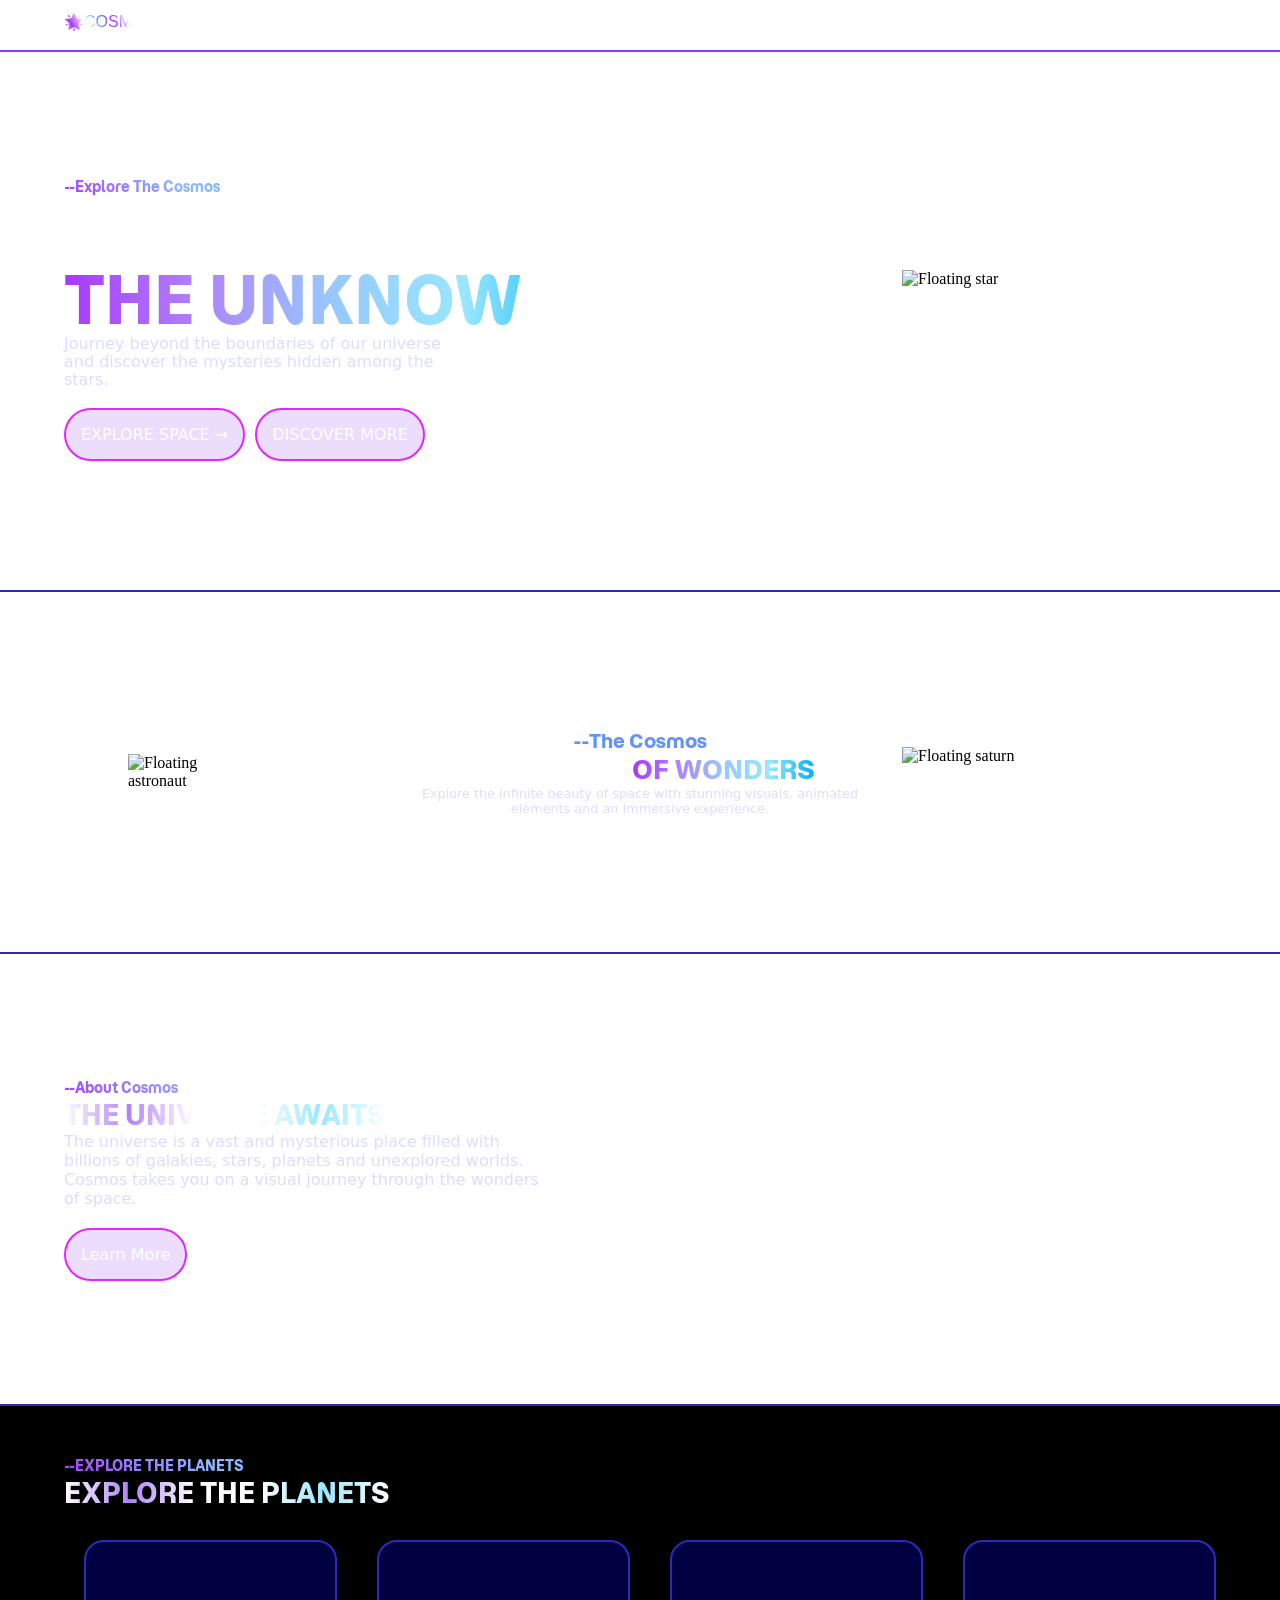
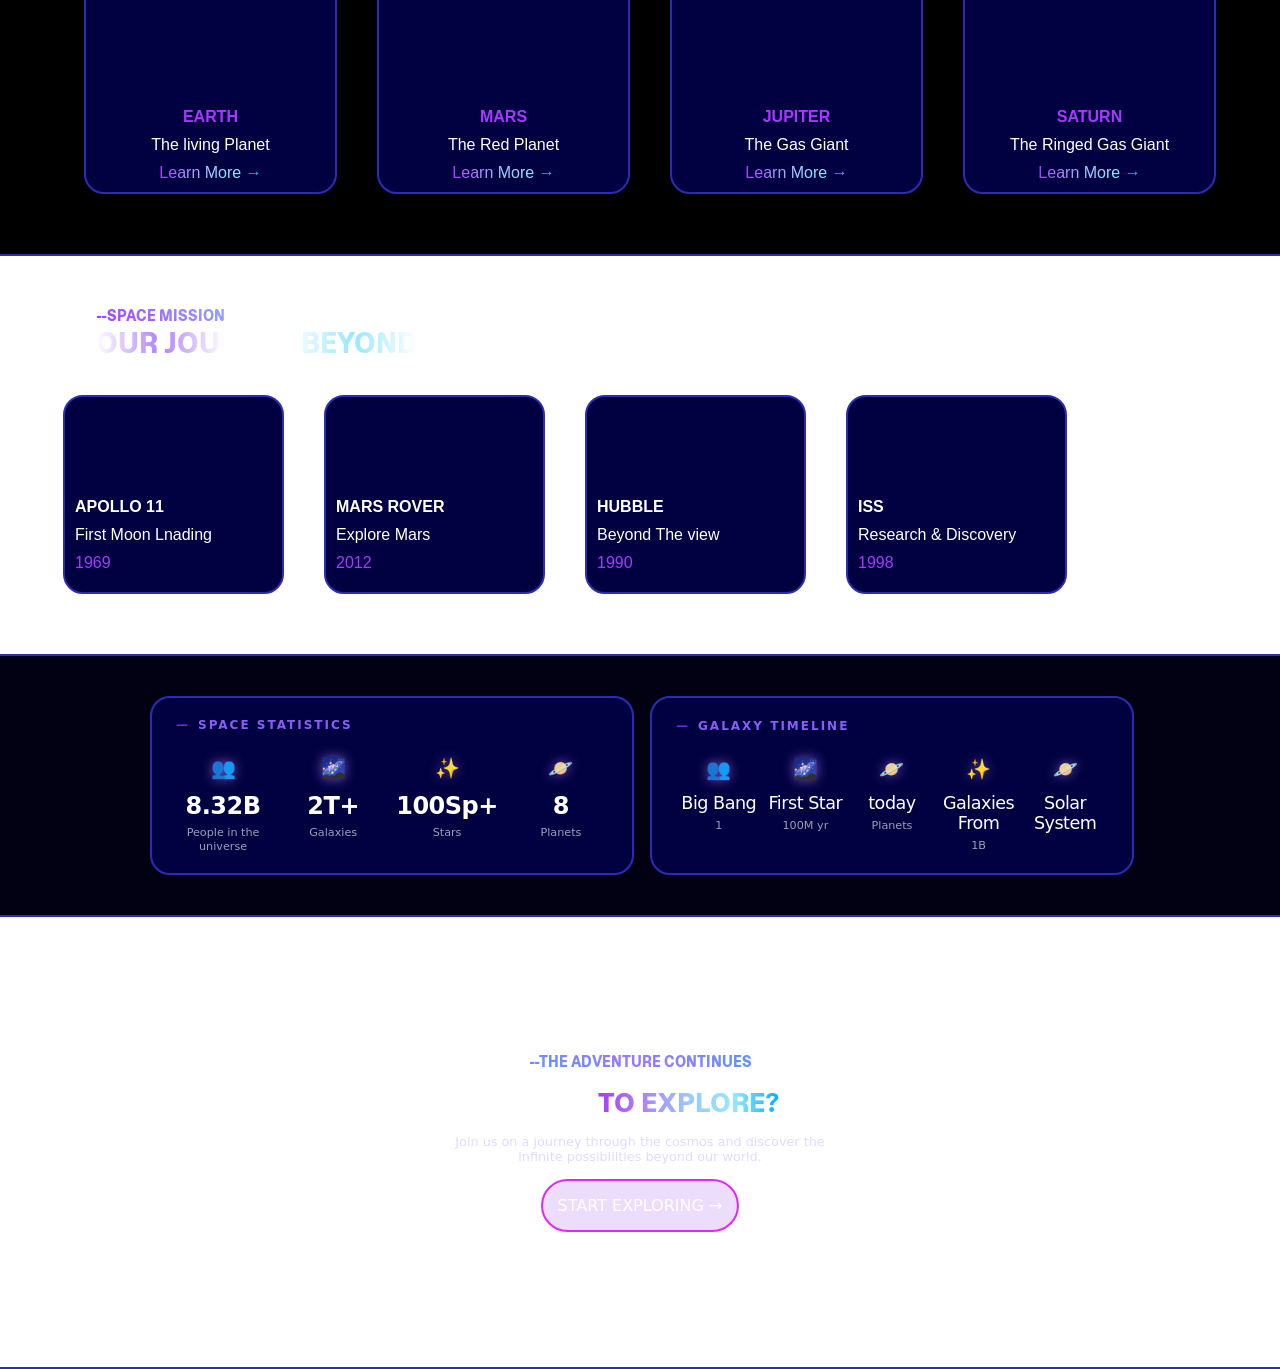
==== space.html @ 7ffb43cd "Add files via upload" ====
<!DOCTYPE html>
<html lang="en">

<head>
    <meta charset="UTF-8">
    <meta name="viewport" content="width=device-width, initial-scale=1.0">
    <title>Cosmos</title>
    <link rel="stylesheet" href="space.css">
    <link rel="preconnect" href="https://fonts.googleapis.com">
    <link rel="preconnect" href="https://fonts.gstatic.com" crossorigin>
    <link href="https://fonts.googleapis.com/css2?family=Momo+Trust+Display&display=swap" rel="stylesheet">
</head>

<body>
    <header class="site-header">
        <ul class="nav-link">
            <li><a class="logo">COSMOS</a></li>
            <li><a href="#home" class="links">Home</a></li>
            <li><a href="#about" class="links">Explore</a></li>
            <li><a href="#planet" class="links">Planets</a></li>
            <li><a href="#mission" class="links"> Missions</a></li>
            <li><a href="#universe" class="links">Universe</a></li>
            <li><a href="#contact" class="links">Contact</a></li>
        </ul>
    </header>
    <div id="home"></div>
    <section class="hero">
                <img src="assets/STAR .png" alt="Floating star" class="star" />

        <div class="hero-container">

            <div class="hero-text">
                <h4 class="text cosmos">--Explore The Cosmos</h4>
                <h1 class="text explore">EXPLORE</h1>
                <h1 class="text explore2">THE UNKNOW</h1>
                <p class="para2">Journey beyond the boundaries of our universe
                    and discover the mysteries hidden among the stars.</p>
            </div>
            <div class="hero-button">
                <button class="btn btn1">EXPLORE SPACE →</button>
                <button class="btn btn2">DISCOVER MORE</button>
            </div>
        </div>
    </section>
    <section class="main-1">
        <img src="assets/astronaut.png" alt="Floating astronaut" class="astro" />
        <img src="assets/saturn.png" alt="Floating saturn" class="saturn" />
        <div class="main-container">
            <h4 class="text cosmos1">--The Cosmos</h4>
            <h1 class="text wonders">A UNIVERSE <span class="wonders1">OF WONDERS</span> </h1>
            <p class="para">Explore the infinite beauty of space with stunning visuals,
                animated elements and an Immersive experience.</p>
        </div>
    </section>
    <section class="main-2" id="about">
        <div class="main-contatiner-2">
            <div class="main-text">
                <h4 class="text cosmos">--About Cosmos</h4>
                <h1 class="text "><span class="explore3">THE UNIVERSE AWAITS</span></h1>
                <p class="para2">The universe is a vast and mysterious place filled with
                    billions of galakies, stars, planets and unexplored worlds.
                    Cosmos takes you on a visual journey through the wonders
                    of space.</p>
            </div>
            <div class="hero-button">
                <button class="btn btn1">Learn More</button>
            </div>
        </div>
    </section>
    <div id="planet"></div>
    <section class="main-3">
        <div class="main-contatiner-2">
            <div class="main-text">
                <h4 class="text cosmos">--EXPLORE THE PLANETS</h4>
                <h1 class="text "><span class="explore3">EXPLORE THE PLANETS</span></h1>
            </div>
            <div class="planet-box">
                <div class="box box-1">
                    <div class="planet-text head">EARTH</div>
                    <div class="planet-text title">The living Planet</div>
                    <div class="planet-text info">
                        Learn More →

                    </div>
                </div>
                <div class="box box-2">
                    <div class="planet-text head">MARS</div>
                    <div class="planet-text title">The Red Planet</div>
                    <div class="planet-text info">
                        Learn More →

                    </div>
                </div>
                <div class="box box-3">
                    <div class="planet-text head">JUPITER</div>
                    <div class="planet-text title">The Gas Giant</div>
                    <div class="planet-text info">
                        Learn More →

                    </div>
                </div>
                <div class="box box-4">
                    <div class="planet-text head">SATURN</div>
                    <div class="planet-text title">The Ringed Gas Giant</div>
                    <div class="planet-text info">
                        Learn More →

                    </div>
                </div>
            </div>
    </section>
    <section class="main-4" id="mission">
        <div class="main-text">
            <h4 class="text cosmos">--SPACE MISSION</h4>
            <h1 class="text "><span class="explore3">OUR JOURNEY BEYOND</span></h1>
        </div>
        <div class="planet-box2">
            <div class="box2 box1 box-5">
                <div class="planet-text head2">APOLLO 11</div>
                <div class="planet-text title">First Moon Lnading</div>
                <div class="planet-text title2">1969</div>
            </div>
            <div class="box2 box1 box-6">
                <div class="planet-text head2">MARS ROVER</div>
                <div class="planet-text title">Explore Mars</div>
                <div class="planet-text title2">2012</div>
            </div>
            <div class="box2 box1 box-7">
                <div class="planet-text head2">HUBBLE</div>
                <div class="planet-text title">Beyond The view</div>
                <div class="planet-text title2">1990</div>
            </div>
            <div class="box2 box1 box-8">
                <div class="planet-text head2">ISS</div>
                <div class="planet-text title">Research & Discovery</div>
                <div class="planet-text title2">1998</div>
            </div>

        </div>
        </div>
    </section>
    <section class="main-5" id="universe">
        <div class="stat-planet3">

            <div class="box-Statistics">
                <div class="stats-card">
                    <div class="card-header">
                        <span class="dash">—</span> SPACE STATISTICS
                    </div>

                    <div class="stats-grid">

                        <div class="stat-item">
                            <div class="icon">👥</div>
                            <div class="stat-value">8.32B</div>
                            <div class="stat-label">People in the universe</div>
                        </div>


                        <div class="stat-item">
                            <div class="icon">🌌</div>
                            <div class="stat-value">2T+</div>
                            <div class="stat-label">Galaxies</div>
                        </div>


                        <div class="stat-item">
                            <div class="icon">✨</div>
                            <div class="stat-value">100Sp+</div>
                            <div class="stat-label">Stars</div>
                        </div>

                        <div class="stat-item">
                            <div class="icon">🪐</div>
                            <div class="stat-value">8</div>
                            <div class="stat-label">Planets</div>
                        </div>
                    </div>
                </div>
            </div>
            <div class="box-Statistics">
                <div class="stats-card">
                    <div class="card-header">
                        <span class="dash">—</span> GALAXY TIMELINE
                    </div>

                    <div class="stats-grid2">

                        <div class="stat-item">
                            <div class="icon">👥</div>
                            <div class="stat-value2">Big Bang</div>
                            <div class="stat-label">1</div>
                        </div>


                        <div class="stat-item">
                            <div class="icon">🌌</div>
                            <div class="stat-value2">First Star</div>
                            <div class="stat-label">100M yr</div>
                        </div>
                        <div class="stat-item">
                            <div class="icon">🪐</div>
                            <div class="stat-value2">today</div>
                            <div class="stat-label">Planets</div>
                        </div>
                        <div class="stat-item">
                            <div class="icon">✨</div>
                            <div class="stat-value2">Galaxies From</div>
                            <div class="stat-label">1B</div>
                        </div>

                        <div class="stat-item">
                            <div class="icon">🪐</div>
                            <div class="stat-value2">Solar System</div>
                            <div class="stat-label"> </div>

                        </div>
                    </div>

                </div>
            </div>
        </div>

    </section>
    <section class="main-6" id="contact">
        <div class="main-container3">
            <h4 class="text1 cosmos">--THE ADVENTURE CONTINUES</h4>
            <h1 class="text1 wonders2">READY <span class="wonders1">TO EXPLORE?</span> </h1>
            <p class="para3">Join us on a journey through the cosmos and discover
                the infinite possibiilties beyond our world.</p>
        </div>
        <div class="hero-button">
            <button class="btn btn1">START EXPLORING →</button>
        </div>
    </section>
</body>

</html>
---- space.css ----
* {
    margin: 0;
    padding: 0;
    scroll-behavior: smooth;

}

.body {
    min-width: 100vh;
}

/*~~~~~~~~~~~~~~~~~~~~~~~~~~~~~~~~~Navbar~~~~~~~~~~~~~~~~~~~~~~~~~~~~~~~~~~~~*/
.site-header {
    background-color: #01004100;
    backdrop-filter: blur(50px);
    border-bottom: 2px solid #9538ff;
    display: flex;
    justify-content: center;
    position: fixed;
    box-sizing: border-box;
    width: 100%;
    z-index: 1;
}

.nav-link {
    width: 90%;
    list-style: none;
    display: flex;
    justify-content: center;
    align-items: center;
    height: 50px;
}

.logo {
    display: flex;
    align-items: center;
    text-decoration: none;
    color: transparent;
    background-image: -webkit-linear-gradient(30deg,
            #ffffff,
            #a938ff,
            #ffffff,
            #6293fc,
            #a938ff,
            #ffffff,
            #ffffff,
            #ffffff);
    -webkit-background-clip: text;
    padding-bottom: 7px;
    font-family: "Segoe UI", Tahoma, Geneva, Verdana, sans-serif;
    font-weight: 500;
}

.logo::before {
    content: "🌟";
}

.logo:hover {
    cursor: pointer;
}

.links {
    height: 100%;
    padding: 0 30px;
    display: flex;
    align-items: center;
    text-decoration: none;
    color: white;
    padding-bottom: 7px;
    font-family: "Segoe UI", Tahoma, Geneva, Verdana, sans-serif;
    font-weight: 500;
    transition: all 0.2s ease-in-out;
    border: 2px solid #a938ff00;
}

.links:hover {
    border-bottom: 2px solid #a938ff;
    color: transparent;
    background-image: -webkit-linear-gradient(60deg,
            #a938ff,
            #ffffff,
            #a938ff,
            #9c78ff,
            #6293fc,
            #ffffff,
            #a938ff);
    -webkit-background-clip: text;
    cursor: pointer;
}

.nav-link li:first-child {
    margin-right: auto;
}

/*~~~~~~~~~~~~~~~~~~~~~~~~~~~~~~~~~hero~~~~~~~~~~~~~~~~~~~~~~~~~~~~~~~~~~~~*/

.hero {
    height: 60vh;
    /* background-color: #010041; */
    background-image: url(earth\ space2.png);
    background-position: right;
    background-size: cover;
    display: flex;
    flex-direction: column;
    justify-content: center;
    align-items: center;
    padding-top: 50px;
    border-bottom: 2px solid #2d2bb6;
    width: 100%;

}

.hero-container {
    display: flex;
    flex-direction: column;
    justify-content: center;
    align-items: start;
    width: 90%;
    gap: 20px;
    line-height: 1.1;
}

.text {
    font-family: "Momo Trust Display", sans-serif;
    font-weight: 400;
    font-style: normal;
    width: 100%;

}

.cosmos {
    font-size: .9rem;
    color: transparent;
    background-image: -webkit-linear-gradient(60deg,
            #a938ff,
            #8cbcff,
            #6293fc,
            #9c78ff,
            #6293fc,
            #ffffff,
            #a938ff);
    -webkit-background-clip: text;
}

.explore {
    font-size: 4rem;
    color: #ffffff;
}

.explore2 {
    font-size: 4rem;
    color: transparent;
    background-image: -webkit-linear-gradient(0deg,
            #a938ff,
            #af82f9,
            #97c8ff,
            #99e7fd,
            #00b0fd,
            #ffffff,
            #a938ff);
    -webkit-background-clip: text;
}

.explore3 {
    font-size: 1.7rem;
    color: transparent;
    background-image: -webkit-linear-gradient(0deg,
            #ffffff,
            #af82f9,
            #ffffff,
            #ffffff,
            #99e7fd,
            #ffffff);
    -webkit-background-clip: text;
}

.para {
    width: 80%;
    font-size: 0.8rem;
    font-family:
        system-ui,
        -apple-system,
        BlinkMacSystemFont,
        "Segoe UI",
        Roboto,
        Oxygen,
        Ubuntu,
        Cantarell,
        "Open Sans",
        "Helvetica Neue",
        sans-serif;
    font-weight: 500;
    color: #dddcff;
    text-align: center;
}

.para2 {
    width: 50%;
    font-size: 1rem;
    font-family:
        system-ui,
        -apple-system,
        BlinkMacSystemFont,
        "Segoe UI",
        Roboto,
        Oxygen,
        Ubuntu,
        Cantarell,
        "Open Sans",
        "Helvetica Neue",
        sans-serif;
    font-weight: 500;
    color: #dddcff;
}

.para3 {
    width: 60%;
    font-size: 0.8rem;
    font-family:
        system-ui,
        -apple-system,
        BlinkMacSystemFont,
        "Segoe UI",
        Roboto,
        Oxygen,
        Ubuntu,
        Cantarell,
        "Open Sans",
        "Helvetica Neue",
        sans-serif;
    font-weight: 500;
    color: #dddcff;
    text-align: center;
}

.hero-text {
    display: flex;
    flex-direction: column;
}

.hero-button {
    display: flex;
    flex-direction: row;
    justify-content: center;
    align-items: center;
    gap: 10px;
    flex-wrap: wrap;
}

.btn {
    padding: 15px;
    border-radius: 100px;
    font-size: 1rem;
    font-family:
        system-ui,
        -apple-system,
        BlinkMacSystemFont,
        "Segoe UI",
        Roboto,
        Oxygen,
        Ubuntu,
        Cantarell,
        "Open Sans",
        "Helvetica Neue",
        sans-serif;
    font-weight: 500;
    cursor: pointer;
    border: 2px solid #e226fc;
    background-color: #b675f73e;
}

.btn1 {
    color: #ffffff;
    transition: all 0.5s ease;
}

.btn:hover {
    background-image: -webkit-linear-gradient(0deg,
            #e226fc,
            #9a42fb,
            #6854ff,
            #486aff,
            #00b4ff);
    box-shadow: 20px 0 80px #00b4ff, -20px 0 80px #e226fc;
    border: 2px solid #6854ff;
}

.btn2 {

    color: #fff;
}


/*~~~~~~~~~~~~~~~~~~~~~~~~~~~~~~~~~Main-1~~~~~~~~~~~~~~~~~~~~~~~~~~~~~~~~~~~~*/

.main-1 {
    height: 40vh;
    background-image: url(galaxy\ sat\ astro.png);
    background-position: center;
    background-size: cover;
    display: flex;
    flex-direction: column;
    justify-content: center;
    align-items: center;
    border-bottom: 2px solid #2d2bb6;
    width: 100%;
}

.main-container {
    display: flex;
    flex-direction: column;
    justify-content: center;
    align-items: center;
    text-align: center;
    width: 45%;
    position: relative;
    overflow: hidden;
}

.astro {
    position: absolute;
    left: 10%;
    width: 130px;
    animation: floatAstronaut 6s ease-in-out infinite;
    transition: all 0.7s ease-out;


}

.astro:hover {
    filter: drop-shadow(0 0 20px rgba(77, 125, 244, 0.567));

}

@keyframes floatAstronaut {
    0% {
        transform: translateY(0px)
    }

    25% {
        transform: translateY(-15px)
    }

    50% {
        transform: translateY(0px)
    }

    75% {
        transform: translateY(15px);
    }

    100% {
        transform: translateY(0px);
    }
}

.saturn {
    position: absolute;
    right: 10%;
    top: 83%;
    width: 250px;
    animation: floatSaturn 6s linear infinite;
    transition: all 0.7s ease-out;

}

.saturn:hover {
    filter: drop-shadow(0 0 20px #ffda9666);

}

@keyframes floatSaturn {
    0% {
        transform: rotate(0deg)
    }

    25% {
        transform: rotate(-5deg)
    }

    50% {
        transform: rotate(0deg)
    }

    75% {
        transform: rotate(5deg);
    }

    100% {
        transform: rotate(0deg);
    }
}
.star{
     position: absolute;
    right: 10%;
    top: 30%;
    width: 250px;
    animation: floatAstronaut 6s ease-in-out infinite;
    transition: all 0.7s ease-out;
}
.star:hover {
    filter: drop-shadow(0 0 20px rgba(244, 77, 77, 0.681));

}

.main-heading {
    width: 100%;
    display: flex;
    justify-content: center;
    align-items: center;
}

.wonders {
    color: white;
    font-size: 1.6rem;
}

.cosmos1 {
    font-size: 1.2rem;
    color: transparent;
    background-image: -webkit-linear-gradient(0deg,
            #a938ff,
            #a938ff,
            #6293fc,
            #6293fc,
            #6293fc,
            #ffffff);
    -webkit-background-clip: text;
}

.wonders1 {
    font-size: 1.6rem;
    color: transparent;
    background-image: -webkit-linear-gradient(0deg,
            #a938ff,
            #af82f9,
            #97c8ff,
            #99e7fd,
            #00b0fd);
    -webkit-background-clip: text;
}

.wonders2 {
    color: white;
    font-size: 1.6rem;
    text-align: center;
}

.text1 {
    font-family: "Momo Trust Display", sans-serif;
    font-weight: 400;
    font-style: normal;
    width: 100%;
    text-align: center;

}

/*~~~~~~~~~~~~~~~~~~~~~~~~~~~~~~~~~Main-2~~~~~~~~~~~~~~~~~~~~~~~~~~~~~~~~~~~~*/

.main-2 {
    height: 50vh;
    /* background-color: #010041; */
    background-image: url(earth\ ring.png);
    background-position: right;
    background-size: cover;

    display: flex;
    flex-direction: column;
    justify-content: center;
    align-items: center;
    border-bottom: 2px solid #2d2bb6;
}

.main-contatiner-2 {
    display: flex;
    flex-direction: column;
    justify-content: center;
    align-items: start;
    width: 90%;
    gap: 20px;
}

.main-text {
    display: flex;
    flex-direction: column;
    width: 85%;
}

.main-3 {
    height: auto;
    background-color: #000000;
    display: flex;
    flex-direction: column;
    justify-content: center;
    align-items: center;
    padding-top: 50px;
    padding-bottom: 50px;
    height: auto;
    border-bottom: 2px solid #2d2bb6;
}

.planet-box {
    display: grid;
    grid-template-columns: repeat(auto-fit, minmax(220px, 1fr));
    gap: 20px;
    width: 100%;
    margin: 0 auto;
    padding: 10px;
}

.planet-text {
    margin-bottom: 10px;
    font-family: 'Segoe UI', Tahoma, Geneva, Verdana, sans-serif;
    cursor: pointer;


}

.title {
    color: #ffffff;
}

.title2 {
    color: #a938ff;
}

.head {
    color: #a938ff;
    font-weight: 700;
}

.head2 {
    color: #fff;
    font-weight: 700;
}

.info {
    color: transparent;
    background-image: -webkit-linear-gradient(0deg,
            #a938ff,
            #af82f9,
            #97c8ff,
            #99e7fd,
            #00b0fd);
    -webkit-background-clip: text;
    font-weight: 500;
}

.info:hover {
    text-shadow: 5px 0 20px #99e7fd, -5px 0 20px #a938ff;
}

.box {
    flex: 0 0 auto;

    height: 250px;
    margin-right: 10px;
    margin-left: 10px;
    border-radius: 20px;
    transition: all 0.3s ease-out;
    background-color: #010041;
    display: flex;
    flex-direction: column;
    justify-content: end;
    align-items: center;
    border: 2px solid #2d2bb6;


}

.box1 {
    align-self: start;
    padding: 10px;
}

.box-1 {
    background-image: url(earth\ space.png);
    background-position: center;
    background-size: cover;
}

.box-2 {
    background-image: url(mars.png);
    background-position: center;
    background-size: cover;
}

.box-3 {
    background-image: url(jupiter.png);
    background-position: center;
    background-size: cover;
}

.box-4 {
    background-image: url(saturn2.png);
    background-position: center;
    background-size: cover;
}
.box-5 {
    background-image: url();
    background-position: center;
    background-size: cover;
}
.box-6 {
    background-image: url(rover.png);
    background-position: center;
    background-size: cover;
}
.box-7 {
    background-image: url(hubble.png);
    background-position: center;
    background-size: cover;
}
.box-8 {
    background-image: url(iss.png);
    background-position: center;
    background-size: cover;
}

.box2 {
    flex: 0 0 auto;
    height: 175px;
    margin-right: 10px;
    margin-left: 10px;
    border-radius: 20px;
    transition: all 0.3s ease-out;
    background-color: #010041;
    display: flex;
    flex-direction: column;
    justify-content: end;
    border: 2px solid #2d2bb6;
}

.box:hover {
    box-shadow: 0 0 50px #6665b4;
    cursor: pointer;
    transform: scale(1.1);

}

.box2:hover {
    box-shadow: 0 0 50px #6665b4;
    cursor: pointer;
    transform: scale(1.1);


}

.main-4 {
    height: auto;
    padding-top: 50px;
    padding-bottom: 50px;
    background-image: url(bg\ astro.png);
    background-position: center;
    background-size: cover;
    display: flex;
    flex-direction: column;
    justify-content: center;
    align-items: center;
    gap: 25px;
    border-bottom: 2px solid #2d2bb6;
}

.planet-box2 {
    display: grid;
    grid-template-columns: repeat(auto-fit, minmax(220px, 1fr));
    gap: 20px;
    width: 80%;
    max-width: 1200px;
    margin-right: 150px ;
    padding: 10px;
    align-items: center;
}

.main-5 {
    height: auto;
    padding: 30px;
    background-color: #010113;
    display: flex;
    flex-direction: column;
    justify-content: center;
    align-items: center;
    border-bottom: 2px solid #2d2bb6;
}

.stat-planet3 {
    display: grid;
    grid-template-columns: repeat(2, minmax(min(100%, 450px), 1fr));
    gap: 20px;
    width: 100%;
    max-width: 1000px;
    margin: 0 auto;
    padding: 10px;
    box-sizing: border-box;
}

.box-Statistics {
    height: 175px;
    width: 100%;
    background-color: #010041;
    border: 2px solid #2d2bb6;
    border-radius: 20px;
    display: flex;
    align-items: center;
    justify-content: center;
}

@media (max-width: 950px) {
    .stat-planet3 {
        grid-template-columns: repeat(2, minmax(min(100%, 250px), 1fr));
    }
}

@media (max-width: 1024px) {
    .stat-planet3 {
        grid-template-columns: repeat(2, minmax(min(100%, 200px), 1fr));
    }
}

@media (max-width: 650px) {
    .stat-planet3 {
        grid-template-columns: 1fr;
    }
}

@media (max-width: 480px) {
    .stat-planet3 {
        grid-template-columns: repeat(1, minmax(min(100%, 175px), 1fr));
    }
}

.stats-card {

    border-radius: 16px;
    padding: 24px;
    width: 100%;
    max-width: 500px;
    font-family: 'Inter', system-ui, -apple-system, sans-serif;
    color: #ffffff;
}


.card-header {
    font-size: 0.75rem;
    font-weight: 700;
    letter-spacing: 2px;
    color: #8b5cf6;
    margin-bottom: 24px;
    display: flex;
    align-items: center;
    gap: 8px;
}

.card-header .dash {
    color: #6d28d9;
}


.stats-grid {
    display: grid;
    grid-template-columns: repeat(4, 1fr);
    gap: 16px;
    text-align: center;
}

.stats-grid2 {
    display: grid;
    grid-template-columns: repeat(5, minmax(0, 1fr));
    gap: 1px;
    text-align: center;
}


.stat-item {
    display: flex;
    flex-direction: column;
    align-items: center;
    justify-content: flex-start;
}


.stat-item .icon {
    font-size: 1.25rem;
    margin-bottom: 12px;
    color: #c084fc;

    filter: drop-shadow(0 0 6px rgba(192, 132, 252, 0.6));
}


.stat-value {
    font-size: 1.5rem;
    font-weight: 800;
    color: #ffffff;
    margin-bottom: 6px;
    letter-spacing: -0.5px;
}

.stat-value2 {
    font-size: 1.1rem;
    font-weight: 500;
    color: #ffffff;
    margin-bottom: 6px;
    letter-spacing: -0.5px;
}


.stat-label {
    font-size: 0.7rem;
    color: #94a3b8;
    line-height: 1.2;
}

.main-6 {
    height: 50vh;
 background-image: linear-gradient(rgba(0, 0, 0, 0.5)), url(mount.png);    background-position: center;
    background-size: cover;
    display: flex;
    flex-direction: column;
    justify-content: center;
    align-items: center;
    border-bottom: 2px solid #2d2bb6;
    gap: 15px;
}

.main-container3 {
    display: flex;
    flex-direction: column;
    justify-content: center;
    align-items: center;
    width: 50%;
    gap: 15px;
}

/* ==========================================
                MEDIA QUERIES
   ========================================== */
@media (max-width: 1200px) {
    .hero {
        width: 100%;
    }

    .hero .explore,
    .explore2 {
        font-size: 4rem;
    }

    .site-header {
        width: 100%;
    }

}

@media (max-width: 968px) {
    .hero {}

    .hero .explore,
    .explore2 {
        font-size: 3rem;
    }
    .main-4{
        background-color: #000000;
        background-image: none;
    }
    .planet-box2{
        margin: 0 auto;
    }
}

@media (max-width:868px) {
    .hero {}

    .hero-text,
    .hero-container,
    .main-text,
    .main-contatiner-2 {
        text-align: center;
        align-items: center;
    }

    .astro {
        width: 100px;
    }
    .star{
        width: 175px;
        top: 35%;
        right: 5%;
    }

    .saturn {
        width: 175px;
        right: 5%;
    }

    .hero-button {
        flex-direction: column;
    }

    .links {
        padding: 0 15px;
    }

    .main-container3 {
        width: 90%;
    }

    .hero .explore,
    .explore2 {
        font-size: 3rem;
    }
}

@media (max-width:600px) {
    .main-container {
        width: 60%;
    }

    .para {
        width: 100%;
    }

    .astro,
    .saturn,.star {
        /* display: none; */
        opacity: 0%;
    }

    .main-1,
    .main-2 {
        background-position: center;
        background-size: cover;
    }

    .main-2 {
        background-image: url(earth\ ring2.png);

    }

    .hero {
        background-image: url(earth\ space.png);
        background-position: bottom;
        background-size: cover;
    }
    .main-4{
        background-color: #000000;
        
    }


    .explore,
    .cosmos {
        -webkit-text-stroke: 0.6px black;
    }

}


@media (max-width:480px) {
    .hero {}


    .hero-text,
    .main-text,
    .main-contatiner-2 {
        text-align: center;
        align-items: center;
    }

    .hero-container {
        align-items: center;
        text-align: center;

    }

    .main-container3 {
        width: 90%;
        gap: 10px;
    }

    .hero-container {
        display: flex;
        flex-direction: column;
        align-items: center;

    }

    .hero .explore,
    .explore2 {
        font-size: 2rem;
    }

    .para2 {
        font-size: 0.7rem;
    }
}
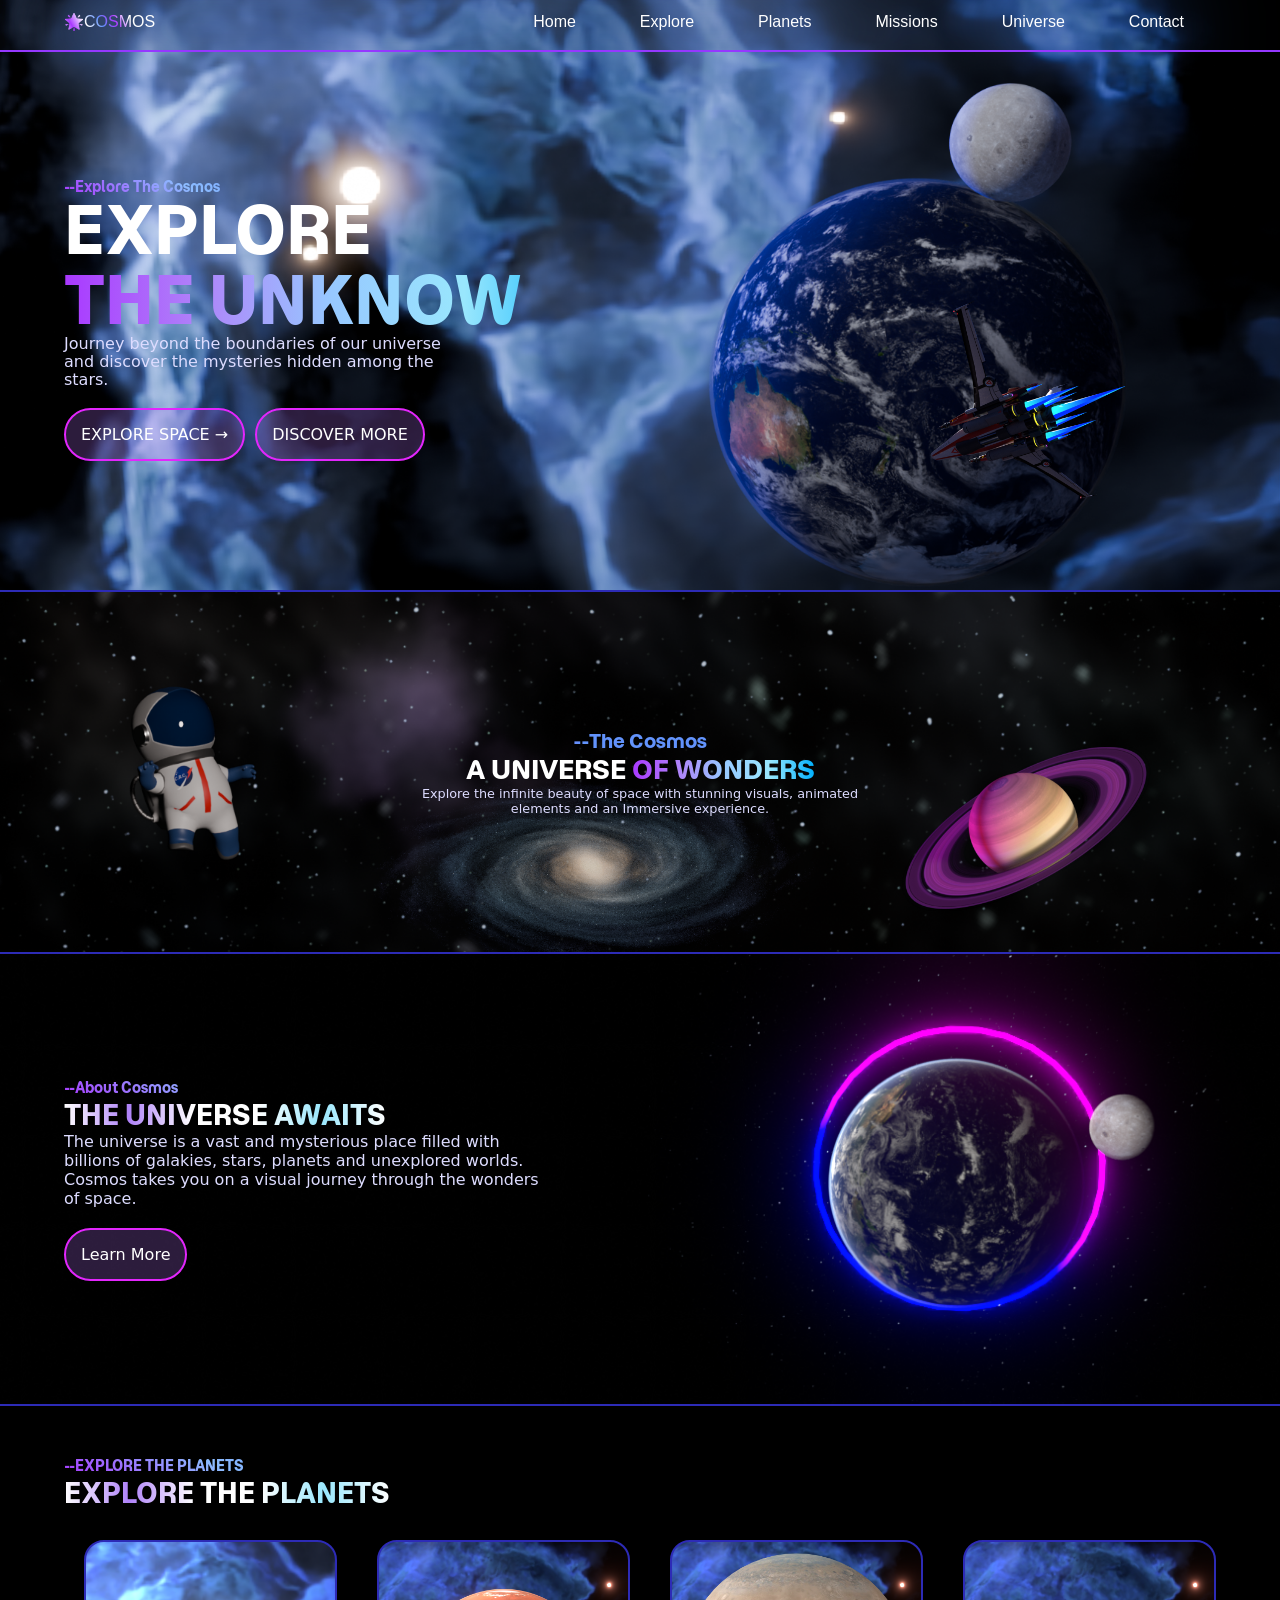
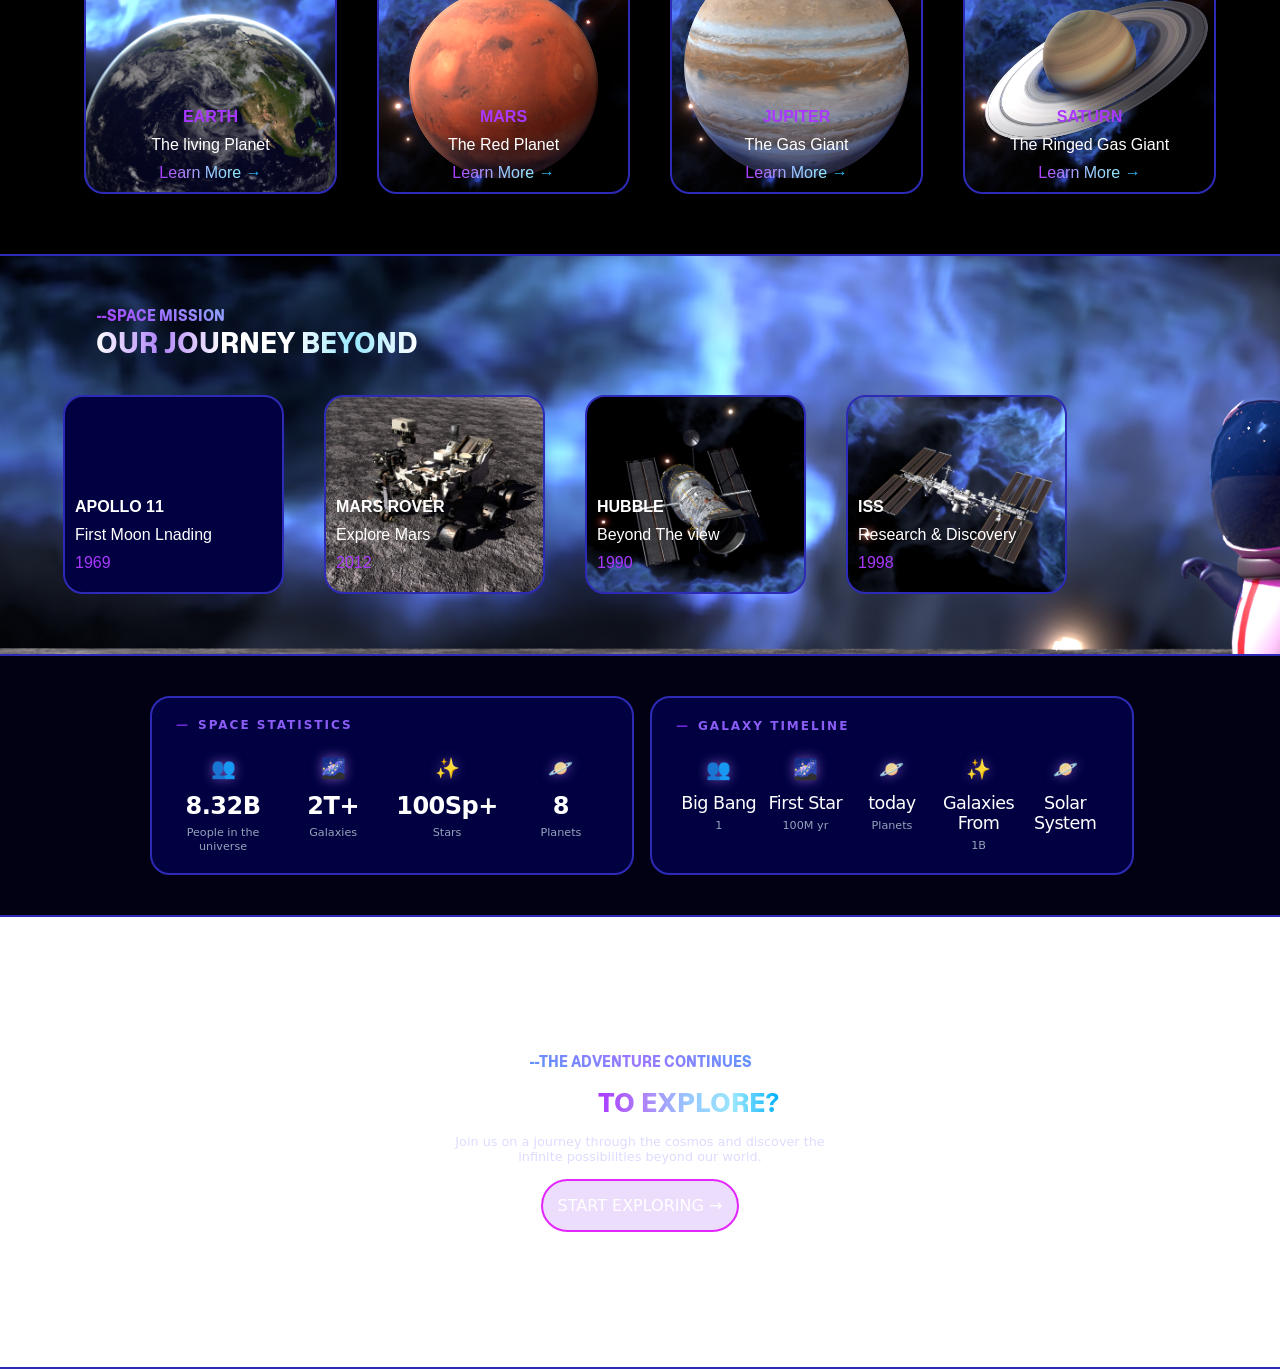
==== commit 88fc7b93: "Updated styling and fixed button bug" ====
--- a/space.html
+++ b/space.html
@@ -1,238 +1,238 @@
-<!DOCTYPE html>
-<html lang="en">
-
-<head>
-    <meta charset="UTF-8">
-    <meta name="viewport" content="width=device-width, initial-scale=1.0">
-    <title>Cosmos</title>
-    <link rel="stylesheet" href="space.css">
-    <link rel="preconnect" href="https://fonts.googleapis.com">
-    <link rel="preconnect" href="https://fonts.gstatic.com" crossorigin>
-    <link href="https://fonts.googleapis.com/css2?family=Momo+Trust+Display&display=swap" rel="stylesheet">
-</head>
-
-<body>
-    <header class="site-header">
-        <ul class="nav-link">
-            <li><a class="logo">COSMOS</a></li>
-            <li><a href="#home" class="links">Home</a></li>
-            <li><a href="#about" class="links">Explore</a></li>
-            <li><a href="#planet" class="links">Planets</a></li>
-            <li><a href="#mission" class="links"> Missions</a></li>
-            <li><a href="#universe" class="links">Universe</a></li>
-            <li><a href="#contact" class="links">Contact</a></li>
-        </ul>
-    </header>
-    <div id="home"></div>
-    <section class="hero">
-                <img src="assets/STAR .png" alt="Floating star" class="star" />
-
-        <div class="hero-container">
-
-            <div class="hero-text">
-                <h4 class="text cosmos">--Explore The Cosmos</h4>
-                <h1 class="text explore">EXPLORE</h1>
-                <h1 class="text explore2">THE UNKNOW</h1>
-                <p class="para2">Journey beyond the boundaries of our universe
-                    and discover the mysteries hidden among the stars.</p>
-            </div>
-            <div class="hero-button">
-                <button class="btn btn1">EXPLORE SPACE →</button>
-                <button class="btn btn2">DISCOVER MORE</button>
-            </div>
-        </div>
-    </section>
-    <section class="main-1">
-        <img src="assets/astronaut.png" alt="Floating astronaut" class="astro" />
-        <img src="assets/saturn.png" alt="Floating saturn" class="saturn" />
-        <div class="main-container">
-            <h4 class="text cosmos1">--The Cosmos</h4>
-            <h1 class="text wonders">A UNIVERSE <span class="wonders1">OF WONDERS</span> </h1>
-            <p class="para">Explore the infinite beauty of space with stunning visuals,
-                animated elements and an Immersive experience.</p>
-        </div>
-    </section>
-    <section class="main-2" id="about">
-        <div class="main-contatiner-2">
-            <div class="main-text">
-                <h4 class="text cosmos">--About Cosmos</h4>
-                <h1 class="text "><span class="explore3">THE UNIVERSE AWAITS</span></h1>
-                <p class="para2">The universe is a vast and mysterious place filled with
-                    billions of galakies, stars, planets and unexplored worlds.
-                    Cosmos takes you on a visual journey through the wonders
-                    of space.</p>
-            </div>
-            <div class="hero-button">
-                <button class="btn btn1">Learn More</button>
-            </div>
-        </div>
-    </section>
-    <div id="planet"></div>
-    <section class="main-3">
-        <div class="main-contatiner-2">
-            <div class="main-text">
-                <h4 class="text cosmos">--EXPLORE THE PLANETS</h4>
-                <h1 class="text "><span class="explore3">EXPLORE THE PLANETS</span></h1>
-            </div>
-            <div class="planet-box">
-                <div class="box box-1">
-                    <div class="planet-text head">EARTH</div>
-                    <div class="planet-text title">The living Planet</div>
-                    <div class="planet-text info">
-                        Learn More →
-
-                    </div>
-                </div>
-                <div class="box box-2">
-                    <div class="planet-text head">MARS</div>
-                    <div class="planet-text title">The Red Planet</div>
-                    <div class="planet-text info">
-                        Learn More →
-
-                    </div>
-                </div>
-                <div class="box box-3">
-                    <div class="planet-text head">JUPITER</div>
-                    <div class="planet-text title">The Gas Giant</div>
-                    <div class="planet-text info">
-                        Learn More →
-
-                    </div>
-                </div>
-                <div class="box box-4">
-                    <div class="planet-text head">SATURN</div>
-                    <div class="planet-text title">The Ringed Gas Giant</div>
-                    <div class="planet-text info">
-                        Learn More →
-
-                    </div>
-                </div>
-            </div>
-    </section>
-    <section class="main-4" id="mission">
-        <div class="main-text">
-            <h4 class="text cosmos">--SPACE MISSION</h4>
-            <h1 class="text "><span class="explore3">OUR JOURNEY BEYOND</span></h1>
-        </div>
-        <div class="planet-box2">
-            <div class="box2 box1 box-5">
-                <div class="planet-text head2">APOLLO 11</div>
-                <div class="planet-text title">First Moon Lnading</div>
-                <div class="planet-text title2">1969</div>
-            </div>
-            <div class="box2 box1 box-6">
-                <div class="planet-text head2">MARS ROVER</div>
-                <div class="planet-text title">Explore Mars</div>
-                <div class="planet-text title2">2012</div>
-            </div>
-            <div class="box2 box1 box-7">
-                <div class="planet-text head2">HUBBLE</div>
-                <div class="planet-text title">Beyond The view</div>
-                <div class="planet-text title2">1990</div>
-            </div>
-            <div class="box2 box1 box-8">
-                <div class="planet-text head2">ISS</div>
-                <div class="planet-text title">Research & Discovery</div>
-                <div class="planet-text title2">1998</div>
-            </div>
-
-        </div>
-        </div>
-    </section>
-    <section class="main-5" id="universe">
-        <div class="stat-planet3">
-
-            <div class="box-Statistics">
-                <div class="stats-card">
-                    <div class="card-header">
-                        <span class="dash">—</span> SPACE STATISTICS
-                    </div>
-
-                    <div class="stats-grid">
-
-                        <div class="stat-item">
-                            <div class="icon">👥</div>
-                            <div class="stat-value">8.32B</div>
-                            <div class="stat-label">People in the universe</div>
-                        </div>
-
-
-                        <div class="stat-item">
-                            <div class="icon">🌌</div>
-                            <div class="stat-value">2T+</div>
-                            <div class="stat-label">Galaxies</div>
-                        </div>
-
-
-                        <div class="stat-item">
-                            <div class="icon">✨</div>
-                            <div class="stat-value">100Sp+</div>
-                            <div class="stat-label">Stars</div>
-                        </div>
-
-                        <div class="stat-item">
-                            <div class="icon">🪐</div>
-                            <div class="stat-value">8</div>
-                            <div class="stat-label">Planets</div>
-                        </div>
-                    </div>
-                </div>
-            </div>
-            <div class="box-Statistics">
-                <div class="stats-card">
-                    <div class="card-header">
-                        <span class="dash">—</span> GALAXY TIMELINE
-                    </div>
-
-                    <div class="stats-grid2">
-
-                        <div class="stat-item">
-                            <div class="icon">👥</div>
-                            <div class="stat-value2">Big Bang</div>
-                            <div class="stat-label">1</div>
-                        </div>
-
-
-                        <div class="stat-item">
-                            <div class="icon">🌌</div>
-                            <div class="stat-value2">First Star</div>
-                            <div class="stat-label">100M yr</div>
-                        </div>
-                        <div class="stat-item">
-                            <div class="icon">🪐</div>
-                            <div class="stat-value2">today</div>
-                            <div class="stat-label">Planets</div>
-                        </div>
-                        <div class="stat-item">
-                            <div class="icon">✨</div>
-                            <div class="stat-value2">Galaxies From</div>
-                            <div class="stat-label">1B</div>
-                        </div>
-
-                        <div class="stat-item">
-                            <div class="icon">🪐</div>
-                            <div class="stat-value2">Solar System</div>
-                            <div class="stat-label"> </div>
-
-                        </div>
-                    </div>
-
-                </div>
-            </div>
-        </div>
-
-    </section>
-    <section class="main-6" id="contact">
-        <div class="main-container3">
-            <h4 class="text1 cosmos">--THE ADVENTURE CONTINUES</h4>
-            <h1 class="text1 wonders2">READY <span class="wonders1">TO EXPLORE?</span> </h1>
-            <p class="para3">Join us on a journey through the cosmos and discover
-                the infinite possibiilties beyond our world.</p>
-        </div>
-        <div class="hero-button">
-            <button class="btn btn1">START EXPLORING →</button>
-        </div>
-    </section>
-</body>
-
+<!DOCTYPE html>
+<html lang="en">
+
+<head>
+    <meta charset="UTF-8">
+    <meta name="viewport" content="width=device-width, initial-scale=1.0">
+    <title>Cosmos</title>
+    <link rel="stylesheet" href="space.css">
+    <link rel="preconnect" href="https://fonts.googleapis.com">
+    <link rel="preconnect" href="https://fonts.gstatic.com" crossorigin>
+    <link href="https://fonts.googleapis.com/css2?family=Momo+Trust+Display&display=swap" rel="stylesheet">
+</head>
+
+<body>
+    <header class="site-header">
+        <ul class="nav-link">
+            <li><a class="logo">COSMOS</a></li>
+            <li><a href="#home" class="links">Home</a></li>
+            <li><a href="#about" class="links">Explore</a></li>
+            <li><a href="#planet" class="links">Planets</a></li>
+            <li><a href="#mission" class="links"> Missions</a></li>
+            <li><a href="#universe" class="links">Universe</a></li>
+            <li><a href="#contact" class="links">Contact</a></li>
+        </ul>
+    </header>
+    <div id="home"></div>
+    <section class="hero">
+        <img src="assets/STAR .png" alt="Floating star" class="star" />
+
+        <div class="hero-container">
+
+            <div class="hero-text">
+                <h4 class="text cosmos">--Explore The Cosmos</h4>
+                <h1 class="text explore">EXPLORE</h1>
+                <h1 class="text explore2">THE UNKNOW</h1>
+                <p class="para2">Journey beyond the boundaries of our universe
+                    and discover the mysteries hidden among the stars.</p>
+            </div>
+            <div class="hero-button">
+                <button class="btn btn1">EXPLORE SPACE →</button>
+                <button class="btn btn2">DISCOVER MORE</button>
+            </div>
+        </div>
+    </section>
+    <section class="main-1">
+        <img src="assets/astronaut.png" alt="Floating astronaut" class="astro" />
+        <img src="assets/saturn.png" alt="Floating saturn" class="saturn" />
+        <div class="main-container">
+            <h4 class="text cosmos1">--The Cosmos</h4>
+            <h1 class="text wonders">A UNIVERSE <span class="wonders1">OF WONDERS</span> </h1>
+            <p class="para">Explore the infinite beauty of space with stunning visuals,
+                animated elements and an Immersive experience.</p>
+        </div>
+    </section>
+    <section class="main-2" id="about">
+        <div class="main-contatiner-2">
+            <div class="main-text">
+                <h4 class="text cosmos">--About Cosmos</h4>
+                <h1 class="text "><span class="explore3">THE UNIVERSE AWAITS</span></h1>
+                <p class="para2">The universe is a vast and mysterious place filled with
+                    billions of galakies, stars, planets and unexplored worlds.
+                    Cosmos takes you on a visual journey through the wonders
+                    of space.</p>
+            </div>
+            <div class="hero-button">
+                <button class="btn btn1">Learn More</button>
+            </div>
+        </div>
+    </section>
+    <div id="planet"></div>
+    <section class="main-3">
+        <div class="main-contatiner-2">
+            <div class="main-text">
+                <h4 class="text cosmos">--EXPLORE THE PLANETS</h4>
+                <h1 class="text "><span class="explore3">EXPLORE THE PLANETS</span></h1>
+            </div>
+            <div class="planet-box">
+                <div class="box box-1">
+                    <div class="planet-text head">EARTH</div>
+                    <div class="planet-text title">The living Planet</div>
+                    <div class="planet-text info">
+                        Learn More →
+
+                    </div>
+                </div>
+                <div class="box box-2">
+                    <div class="planet-text head">MARS</div>
+                    <div class="planet-text title">The Red Planet</div>
+                    <div class="planet-text info">
+                        Learn More →
+
+                    </div>
+                </div>
+                <div class="box box-3">
+                    <div class="planet-text head">JUPITER</div>
+                    <div class="planet-text title">The Gas Giant</div>
+                    <div class="planet-text info">
+                        Learn More →
+
+                    </div>
+                </div>
+                <div class="box box-4">
+                    <div class="planet-text head">SATURN</div>
+                    <div class="planet-text title">The Ringed Gas Giant</div>
+                    <div class="planet-text info">
+                        Learn More →
+
+                    </div>
+                </div>
+            </div>
+    </section>
+    <section class="main-4" id="mission">
+        <div class="main-text">
+            <h4 class="text cosmos">--SPACE MISSION</h4>
+            <h1 class="text "><span class="explore3">OUR JOURNEY BEYOND</span></h1>
+        </div>
+        <div class="planet-box2">
+            <div class="box2 box1 box-5">
+                <div class="planet-text head2">APOLLO 11</div>
+                <div class="planet-text title">First Moon Lnading</div>
+                <div class="planet-text title2">1969</div>
+            </div>
+            <div class="box2 box1 box-6">
+                <div class="planet-text head2">MARS ROVER</div>
+                <div class="planet-text title">Explore Mars</div>
+                <div class="planet-text title2">2012</div>
+            </div>
+            <div class="box2 box1 box-7">
+                <div class="planet-text head2">HUBBLE</div>
+                <div class="planet-text title">Beyond The view</div>
+                <div class="planet-text title2">1990</div>
+            </div>
+            <div class="box2 box1 box-8">
+                <div class="planet-text head2">ISS</div>
+                <div class="planet-text title">Research & Discovery</div>
+                <div class="planet-text title2">1998</div>
+            </div>
+
+        </div>
+        </div>
+    </section>
+    <section class="main-5" id="universe">
+        <div class="stat-planet3">
+
+            <div class="box-Statistics">
+                <div class="stats-card">
+                    <div class="card-header">
+                        <span class="dash">—</span> SPACE STATISTICS
+                    </div>
+
+                    <div class="stats-grid">
+
+                        <div class="stat-item">
+                            <div class="icon">👥</div>
+                            <div class="stat-value">8.32B</div>
+                            <div class="stat-label">People in the universe</div>
+                        </div>
+
+
+                        <div class="stat-item">
+                            <div class="icon">🌌</div>
+                            <div class="stat-value">2T+</div>
+                            <div class="stat-label">Galaxies</div>
+                        </div>
+
+
+                        <div class="stat-item">
+                            <div class="icon">✨</div>
+                            <div class="stat-value">100Sp+</div>
+                            <div class="stat-label">Stars</div>
+                        </div>
+
+                        <div class="stat-item">
+                            <div class="icon">🪐</div>
+                            <div class="stat-value">8</div>
+                            <div class="stat-label">Planets</div>
+                        </div>
+                    </div>
+                </div>
+            </div>
+            <div class="box-Statistics">
+                <div class="stats-card">
+                    <div class="card-header">
+                        <span class="dash">—</span> GALAXY TIMELINE
+                    </div>
+
+                    <div class="stats-grid2">
+
+                        <div class="stat-item">
+                            <div class="icon">👥</div>
+                            <div class="stat-value2">Big Bang</div>
+                            <div class="stat-label">1</div>
+                        </div>
+
+
+                        <div class="stat-item">
+                            <div class="icon">🌌</div>
+                            <div class="stat-value2">First Star</div>
+                            <div class="stat-label">100M yr</div>
+                        </div>
+                        <div class="stat-item">
+                            <div class="icon">🪐</div>
+                            <div class="stat-value2">today</div>
+                            <div class="stat-label">Planets</div>
+                        </div>
+                        <div class="stat-item">
+                            <div class="icon">✨</div>
+                            <div class="stat-value2">Galaxies From</div>
+                            <div class="stat-label">1B</div>
+                        </div>
+
+                        <div class="stat-item">
+                            <div class="icon">🪐</div>
+                            <div class="stat-value2">Solar System</div>
+                            <div class="stat-label"> </div>
+
+                        </div>
+                    </div>
+
+                </div>
+            </div>
+        </div>
+
+    </section>
+    <section class="main-6" id="contact">
+        <div class="main-container3">
+            <h4 class="text1 cosmos">--THE ADVENTURE CONTINUES</h4>
+            <h1 class="text1 wonders2">READY <span class="wonders1">TO EXPLORE?</span> </h1>
+            <p class="para3">Join us on a journey through the cosmos and discover
+                the infinite possibiilties beyond our world.</p>
+        </div>
+        <div class="hero-button">
+            <button class="btn btn1">START EXPLORING →</button>
+        </div>
+    </section>
+</body>
+
 </html>
--- a/space.css
+++ b/space.css
@@ -1,995 +1,998 @@
-* {
-    margin: 0;
-    padding: 0;
-    scroll-behavior: smooth;
-
-}
-
-.body {
-    min-width: 100vh;
-}
-
-/*~~~~~~~~~~~~~~~~~~~~~~~~~~~~~~~~~Navbar~~~~~~~~~~~~~~~~~~~~~~~~~~~~~~~~~~~~*/
-.site-header {
-    background-color: #01004100;
-    backdrop-filter: blur(50px);
-    border-bottom: 2px solid #9538ff;
-    display: flex;
-    justify-content: center;
-    position: fixed;
-    box-sizing: border-box;
-    width: 100%;
-    z-index: 1;
-}
-
-.nav-link {
-    width: 90%;
-    list-style: none;
-    display: flex;
-    justify-content: center;
-    align-items: center;
-    height: 50px;
-}
-
-.logo {
-    display: flex;
-    align-items: center;
-    text-decoration: none;
-    color: transparent;
-    background-image: -webkit-linear-gradient(30deg,
-            #ffffff,
-            #a938ff,
-            #ffffff,
-            #6293fc,
-            #a938ff,
-            #ffffff,
-            #ffffff,
-            #ffffff);
-    -webkit-background-clip: text;
-    padding-bottom: 7px;
-    font-family: "Segoe UI", Tahoma, Geneva, Verdana, sans-serif;
-    font-weight: 500;
-}
-
-.logo::before {
-    content: "🌟";
-}
-
-.logo:hover {
-    cursor: pointer;
-}
-
-.links {
-    height: 100%;
-    padding: 0 30px;
-    display: flex;
-    align-items: center;
-    text-decoration: none;
-    color: white;
-    padding-bottom: 7px;
-    font-family: "Segoe UI", Tahoma, Geneva, Verdana, sans-serif;
-    font-weight: 500;
-    transition: all 0.2s ease-in-out;
-    border: 2px solid #a938ff00;
-}
-
-.links:hover {
-    border-bottom: 2px solid #a938ff;
-    color: transparent;
-    background-image: -webkit-linear-gradient(60deg,
-            #a938ff,
-            #ffffff,
-            #a938ff,
-            #9c78ff,
-            #6293fc,
-            #ffffff,
-            #a938ff);
-    -webkit-background-clip: text;
-    cursor: pointer;
-}
-
-.nav-link li:first-child {
-    margin-right: auto;
-}
-
-/*~~~~~~~~~~~~~~~~~~~~~~~~~~~~~~~~~hero~~~~~~~~~~~~~~~~~~~~~~~~~~~~~~~~~~~~*/
-
-.hero {
-    height: 60vh;
-    /* background-color: #010041; */
-    background-image: url(earth\ space2.png);
-    background-position: right;
-    background-size: cover;
-    display: flex;
-    flex-direction: column;
-    justify-content: center;
-    align-items: center;
-    padding-top: 50px;
-    border-bottom: 2px solid #2d2bb6;
-    width: 100%;
-
-}
-
-.hero-container {
-    display: flex;
-    flex-direction: column;
-    justify-content: center;
-    align-items: start;
-    width: 90%;
-    gap: 20px;
-    line-height: 1.1;
-}
-
-.text {
-    font-family: "Momo Trust Display", sans-serif;
-    font-weight: 400;
-    font-style: normal;
-    width: 100%;
-
-}
-
-.cosmos {
-    font-size: .9rem;
-    color: transparent;
-    background-image: -webkit-linear-gradient(60deg,
-            #a938ff,
-            #8cbcff,
-            #6293fc,
-            #9c78ff,
-            #6293fc,
-            #ffffff,
-            #a938ff);
-    -webkit-background-clip: text;
-}
-
-.explore {
-    font-size: 4rem;
-    color: #ffffff;
-}
-
-.explore2 {
-    font-size: 4rem;
-    color: transparent;
-    background-image: -webkit-linear-gradient(0deg,
-            #a938ff,
-            #af82f9,
-            #97c8ff,
-            #99e7fd,
-            #00b0fd,
-            #ffffff,
-            #a938ff);
-    -webkit-background-clip: text;
-}
-
-.explore3 {
-    font-size: 1.7rem;
-    color: transparent;
-    background-image: -webkit-linear-gradient(0deg,
-            #ffffff,
-            #af82f9,
-            #ffffff,
-            #ffffff,
-            #99e7fd,
-            #ffffff);
-    -webkit-background-clip: text;
-}
-
-.para {
-    width: 80%;
-    font-size: 0.8rem;
-    font-family:
-        system-ui,
-        -apple-system,
-        BlinkMacSystemFont,
-        "Segoe UI",
-        Roboto,
-        Oxygen,
-        Ubuntu,
-        Cantarell,
-        "Open Sans",
-        "Helvetica Neue",
-        sans-serif;
-    font-weight: 500;
-    color: #dddcff;
-    text-align: center;
-}
-
-.para2 {
-    width: 50%;
-    font-size: 1rem;
-    font-family:
-        system-ui,
-        -apple-system,
-        BlinkMacSystemFont,
-        "Segoe UI",
-        Roboto,
-        Oxygen,
-        Ubuntu,
-        Cantarell,
-        "Open Sans",
-        "Helvetica Neue",
-        sans-serif;
-    font-weight: 500;
-    color: #dddcff;
-}
-
-.para3 {
-    width: 60%;
-    font-size: 0.8rem;
-    font-family:
-        system-ui,
-        -apple-system,
-        BlinkMacSystemFont,
-        "Segoe UI",
-        Roboto,
-        Oxygen,
-        Ubuntu,
-        Cantarell,
-        "Open Sans",
-        "Helvetica Neue",
-        sans-serif;
-    font-weight: 500;
-    color: #dddcff;
-    text-align: center;
-}
-
-.hero-text {
-    display: flex;
-    flex-direction: column;
-}
-
-.hero-button {
-    display: flex;
-    flex-direction: row;
-    justify-content: center;
-    align-items: center;
-    gap: 10px;
-    flex-wrap: wrap;
-}
-
-.btn {
-    padding: 15px;
-    border-radius: 100px;
-    font-size: 1rem;
-    font-family:
-        system-ui,
-        -apple-system,
-        BlinkMacSystemFont,
-        "Segoe UI",
-        Roboto,
-        Oxygen,
-        Ubuntu,
-        Cantarell,
-        "Open Sans",
-        "Helvetica Neue",
-        sans-serif;
-    font-weight: 500;
-    cursor: pointer;
-    border: 2px solid #e226fc;
-    background-color: #b675f73e;
-}
-
-.btn1 {
-    color: #ffffff;
-    transition: all 0.5s ease;
-}
-
-.btn:hover {
-    background-image: -webkit-linear-gradient(0deg,
-            #e226fc,
-            #9a42fb,
-            #6854ff,
-            #486aff,
-            #00b4ff);
-    box-shadow: 20px 0 80px #00b4ff, -20px 0 80px #e226fc;
-    border: 2px solid #6854ff;
-}
-
-.btn2 {
-
-    color: #fff;
-}
-
-
-/*~~~~~~~~~~~~~~~~~~~~~~~~~~~~~~~~~Main-1~~~~~~~~~~~~~~~~~~~~~~~~~~~~~~~~~~~~*/
-
-.main-1 {
-    height: 40vh;
-    background-image: url(galaxy\ sat\ astro.png);
-    background-position: center;
-    background-size: cover;
-    display: flex;
-    flex-direction: column;
-    justify-content: center;
-    align-items: center;
-    border-bottom: 2px solid #2d2bb6;
-    width: 100%;
-}
-
-.main-container {
-    display: flex;
-    flex-direction: column;
-    justify-content: center;
-    align-items: center;
-    text-align: center;
-    width: 45%;
-    position: relative;
-    overflow: hidden;
-}
-
-.astro {
-    position: absolute;
-    left: 10%;
-    width: 130px;
-    animation: floatAstronaut 6s ease-in-out infinite;
-    transition: all 0.7s ease-out;
-
-
-}
-
-.astro:hover {
-    filter: drop-shadow(0 0 20px rgba(77, 125, 244, 0.567));
-
-}
-
-@keyframes floatAstronaut {
-    0% {
-        transform: translateY(0px)
-    }
-
-    25% {
-        transform: translateY(-15px)
-    }
-
-    50% {
-        transform: translateY(0px)
-    }
-
-    75% {
-        transform: translateY(15px);
-    }
-
-    100% {
-        transform: translateY(0px);
-    }
-}
-
-.saturn {
-    position: absolute;
-    right: 10%;
-    top: 83%;
-    width: 250px;
-    animation: floatSaturn 6s linear infinite;
-    transition: all 0.7s ease-out;
-
-}
-
-.saturn:hover {
-    filter: drop-shadow(0 0 20px #ffda9666);
-
-}
-
-@keyframes floatSaturn {
-    0% {
-        transform: rotate(0deg)
-    }
-
-    25% {
-        transform: rotate(-5deg)
-    }
-
-    50% {
-        transform: rotate(0deg)
-    }
-
-    75% {
-        transform: rotate(5deg);
-    }
-
-    100% {
-        transform: rotate(0deg);
-    }
-}
-.star{
-     position: absolute;
-    right: 10%;
-    top: 30%;
-    width: 250px;
-    animation: floatAstronaut 6s ease-in-out infinite;
-    transition: all 0.7s ease-out;
-}
-.star:hover {
-    filter: drop-shadow(0 0 20px rgba(244, 77, 77, 0.681));
-
-}
-
-.main-heading {
-    width: 100%;
-    display: flex;
-    justify-content: center;
-    align-items: center;
-}
-
-.wonders {
-    color: white;
-    font-size: 1.6rem;
-}
-
-.cosmos1 {
-    font-size: 1.2rem;
-    color: transparent;
-    background-image: -webkit-linear-gradient(0deg,
-            #a938ff,
-            #a938ff,
-            #6293fc,
-            #6293fc,
-            #6293fc,
-            #ffffff);
-    -webkit-background-clip: text;
-}
-
-.wonders1 {
-    font-size: 1.6rem;
-    color: transparent;
-    background-image: -webkit-linear-gradient(0deg,
-            #a938ff,
-            #af82f9,
-            #97c8ff,
-            #99e7fd,
-            #00b0fd);
-    -webkit-background-clip: text;
-}
-
-.wonders2 {
-    color: white;
-    font-size: 1.6rem;
-    text-align: center;
-}
-
-.text1 {
-    font-family: "Momo Trust Display", sans-serif;
-    font-weight: 400;
-    font-style: normal;
-    width: 100%;
-    text-align: center;
-
-}
-
-/*~~~~~~~~~~~~~~~~~~~~~~~~~~~~~~~~~Main-2~~~~~~~~~~~~~~~~~~~~~~~~~~~~~~~~~~~~*/
-
-.main-2 {
-    height: 50vh;
-    /* background-color: #010041; */
-    background-image: url(earth\ ring.png);
-    background-position: right;
-    background-size: cover;
-
-    display: flex;
-    flex-direction: column;
-    justify-content: center;
-    align-items: center;
-    border-bottom: 2px solid #2d2bb6;
-}
-
-.main-contatiner-2 {
-    display: flex;
-    flex-direction: column;
-    justify-content: center;
-    align-items: start;
-    width: 90%;
-    gap: 20px;
-}
-
-.main-text {
-    display: flex;
-    flex-direction: column;
-    width: 85%;
-}
-
-.main-3 {
-    height: auto;
-    background-color: #000000;
-    display: flex;
-    flex-direction: column;
-    justify-content: center;
-    align-items: center;
-    padding-top: 50px;
-    padding-bottom: 50px;
-    height: auto;
-    border-bottom: 2px solid #2d2bb6;
-}
-
-.planet-box {
-    display: grid;
-    grid-template-columns: repeat(auto-fit, minmax(220px, 1fr));
-    gap: 20px;
-    width: 100%;
-    margin: 0 auto;
-    padding: 10px;
-}
-
-.planet-text {
-    margin-bottom: 10px;
-    font-family: 'Segoe UI', Tahoma, Geneva, Verdana, sans-serif;
-    cursor: pointer;
-
-
-}
-
-.title {
-    color: #ffffff;
-}
-
-.title2 {
-    color: #a938ff;
-}
-
-.head {
-    color: #a938ff;
-    font-weight: 700;
-}
-
-.head2 {
-    color: #fff;
-    font-weight: 700;
-}
-
-.info {
-    color: transparent;
-    background-image: -webkit-linear-gradient(0deg,
-            #a938ff,
-            #af82f9,
-            #97c8ff,
-            #99e7fd,
-            #00b0fd);
-    -webkit-background-clip: text;
-    font-weight: 500;
-}
-
-.info:hover {
-    text-shadow: 5px 0 20px #99e7fd, -5px 0 20px #a938ff;
-}
-
-.box {
-    flex: 0 0 auto;
-
-    height: 250px;
-    margin-right: 10px;
-    margin-left: 10px;
-    border-radius: 20px;
-    transition: all 0.3s ease-out;
-    background-color: #010041;
-    display: flex;
-    flex-direction: column;
-    justify-content: end;
-    align-items: center;
-    border: 2px solid #2d2bb6;
-
-
-}
-
-.box1 {
-    align-self: start;
-    padding: 10px;
-}
-
-.box-1 {
-    background-image: url(earth\ space.png);
-    background-position: center;
-    background-size: cover;
-}
-
-.box-2 {
-    background-image: url(mars.png);
-    background-position: center;
-    background-size: cover;
-}
-
-.box-3 {
-    background-image: url(jupiter.png);
-    background-position: center;
-    background-size: cover;
-}
-
-.box-4 {
-    background-image: url(saturn2.png);
-    background-position: center;
-    background-size: cover;
-}
-.box-5 {
-    background-image: url();
-    background-position: center;
-    background-size: cover;
-}
-.box-6 {
-    background-image: url(rover.png);
-    background-position: center;
-    background-size: cover;
-}
-.box-7 {
-    background-image: url(hubble.png);
-    background-position: center;
-    background-size: cover;
-}
-.box-8 {
-    background-image: url(iss.png);
-    background-position: center;
-    background-size: cover;
-}
-
-.box2 {
-    flex: 0 0 auto;
-    height: 175px;
-    margin-right: 10px;
-    margin-left: 10px;
-    border-radius: 20px;
-    transition: all 0.3s ease-out;
-    background-color: #010041;
-    display: flex;
-    flex-direction: column;
-    justify-content: end;
-    border: 2px solid #2d2bb6;
-}
-
-.box:hover {
-    box-shadow: 0 0 50px #6665b4;
-    cursor: pointer;
-    transform: scale(1.1);
-
-}
-
-.box2:hover {
-    box-shadow: 0 0 50px #6665b4;
-    cursor: pointer;
-    transform: scale(1.1);
-
-
-}
-
-.main-4 {
-    height: auto;
-    padding-top: 50px;
-    padding-bottom: 50px;
-    background-image: url(bg\ astro.png);
-    background-position: center;
-    background-size: cover;
-    display: flex;
-    flex-direction: column;
-    justify-content: center;
-    align-items: center;
-    gap: 25px;
-    border-bottom: 2px solid #2d2bb6;
-}
-
-.planet-box2 {
-    display: grid;
-    grid-template-columns: repeat(auto-fit, minmax(220px, 1fr));
-    gap: 20px;
-    width: 80%;
-    max-width: 1200px;
-    margin-right: 150px ;
-    padding: 10px;
-    align-items: center;
-}
-
-.main-5 {
-    height: auto;
-    padding: 30px;
-    background-color: #010113;
-    display: flex;
-    flex-direction: column;
-    justify-content: center;
-    align-items: center;
-    border-bottom: 2px solid #2d2bb6;
-}
-
-.stat-planet3 {
-    display: grid;
-    grid-template-columns: repeat(2, minmax(min(100%, 450px), 1fr));
-    gap: 20px;
-    width: 100%;
-    max-width: 1000px;
-    margin: 0 auto;
-    padding: 10px;
-    box-sizing: border-box;
-}
-
-.box-Statistics {
-    height: 175px;
-    width: 100%;
-    background-color: #010041;
-    border: 2px solid #2d2bb6;
-    border-radius: 20px;
-    display: flex;
-    align-items: center;
-    justify-content: center;
-}
-
-@media (max-width: 950px) {
-    .stat-planet3 {
-        grid-template-columns: repeat(2, minmax(min(100%, 250px), 1fr));
-    }
-}
-
-@media (max-width: 1024px) {
-    .stat-planet3 {
-        grid-template-columns: repeat(2, minmax(min(100%, 200px), 1fr));
-    }
-}
-
-@media (max-width: 650px) {
-    .stat-planet3 {
-        grid-template-columns: 1fr;
-    }
-}
-
-@media (max-width: 480px) {
-    .stat-planet3 {
-        grid-template-columns: repeat(1, minmax(min(100%, 175px), 1fr));
-    }
-}
-
-.stats-card {
-
-    border-radius: 16px;
-    padding: 24px;
-    width: 100%;
-    max-width: 500px;
-    font-family: 'Inter', system-ui, -apple-system, sans-serif;
-    color: #ffffff;
-}
-
-
-.card-header {
-    font-size: 0.75rem;
-    font-weight: 700;
-    letter-spacing: 2px;
-    color: #8b5cf6;
-    margin-bottom: 24px;
-    display: flex;
-    align-items: center;
-    gap: 8px;
-}
-
-.card-header .dash {
-    color: #6d28d9;
-}
-
-
-.stats-grid {
-    display: grid;
-    grid-template-columns: repeat(4, 1fr);
-    gap: 16px;
-    text-align: center;
-}
-
-.stats-grid2 {
-    display: grid;
-    grid-template-columns: repeat(5, minmax(0, 1fr));
-    gap: 1px;
-    text-align: center;
-}
-
-
-.stat-item {
-    display: flex;
-    flex-direction: column;
-    align-items: center;
-    justify-content: flex-start;
-}
-
-
-.stat-item .icon {
-    font-size: 1.25rem;
-    margin-bottom: 12px;
-    color: #c084fc;
-
-    filter: drop-shadow(0 0 6px rgba(192, 132, 252, 0.6));
-}
-
-
-.stat-value {
-    font-size: 1.5rem;
-    font-weight: 800;
-    color: #ffffff;
-    margin-bottom: 6px;
-    letter-spacing: -0.5px;
-}
-
-.stat-value2 {
-    font-size: 1.1rem;
-    font-weight: 500;
-    color: #ffffff;
-    margin-bottom: 6px;
-    letter-spacing: -0.5px;
-}
-
-
-.stat-label {
-    font-size: 0.7rem;
-    color: #94a3b8;
-    line-height: 1.2;
-}
-
-.main-6 {
-    height: 50vh;
- background-image: linear-gradient(rgba(0, 0, 0, 0.5)), url(mount.png);    background-position: center;
-    background-size: cover;
-    display: flex;
-    flex-direction: column;
-    justify-content: center;
-    align-items: center;
-    border-bottom: 2px solid #2d2bb6;
-    gap: 15px;
-}
-
-.main-container3 {
-    display: flex;
-    flex-direction: column;
-    justify-content: center;
-    align-items: center;
-    width: 50%;
-    gap: 15px;
-}
-
-/* ==========================================
-                MEDIA QUERIES
-   ========================================== */
-@media (max-width: 1200px) {
-    .hero {
-        width: 100%;
-    }
-
-    .hero .explore,
-    .explore2 {
-        font-size: 4rem;
-    }
-
-    .site-header {
-        width: 100%;
-    }
-
-}
-
-@media (max-width: 968px) {
-    .hero {}
-
-    .hero .explore,
-    .explore2 {
-        font-size: 3rem;
-    }
-    .main-4{
-        background-color: #000000;
-        background-image: none;
-    }
-    .planet-box2{
-        margin: 0 auto;
-    }
-}
-
-@media (max-width:868px) {
-    .hero {}
-
-    .hero-text,
-    .hero-container,
-    .main-text,
-    .main-contatiner-2 {
-        text-align: center;
-        align-items: center;
-    }
-
-    .astro {
-        width: 100px;
-    }
-    .star{
-        width: 175px;
-        top: 35%;
-        right: 5%;
-    }
-
-    .saturn {
-        width: 175px;
-        right: 5%;
-    }
-
-    .hero-button {
-        flex-direction: column;
-    }
-
-    .links {
-        padding: 0 15px;
-    }
-
-    .main-container3 {
-        width: 90%;
-    }
-
-    .hero .explore,
-    .explore2 {
-        font-size: 3rem;
-    }
-}
-
-@media (max-width:600px) {
-    .main-container {
-        width: 60%;
-    }
-
-    .para {
-        width: 100%;
-    }
-
-    .astro,
-    .saturn,.star {
-        /* display: none; */
-        opacity: 0%;
-    }
-
-    .main-1,
-    .main-2 {
-        background-position: center;
-        background-size: cover;
-    }
-
-    .main-2 {
-        background-image: url(earth\ ring2.png);
-
-    }
-
-    .hero {
-        background-image: url(earth\ space.png);
-        background-position: bottom;
-        background-size: cover;
-    }
-    .main-4{
-        background-color: #000000;
-        
-    }
-
-
-    .explore,
-    .cosmos {
-        -webkit-text-stroke: 0.6px black;
-    }
-
-}
-
-
-@media (max-width:480px) {
-    .hero {}
-
-
-    .hero-text,
-    .main-text,
-    .main-contatiner-2 {
-        text-align: center;
-        align-items: center;
-    }
-
-    .hero-container {
-        align-items: center;
-        text-align: center;
-
-    }
-
-    .main-container3 {
-        width: 90%;
-        gap: 10px;
-    }
-
-    .hero-container {
-        display: flex;
-        flex-direction: column;
-        align-items: center;
-
-    }
-
-    .hero .explore,
-    .explore2 {
-        font-size: 2rem;
-    }
-
-    .para2 {
-        font-size: 0.7rem;
-    }
+* {
+    margin: 0;
+    padding: 0;
+    scroll-behavior: smooth;
+
+}
+
+.body {
+    min-width: 100vh;
+}
+
+/*~~~~~~~~~~~~~~~~~~~~~~~~~~~~~~~~~Navbar~~~~~~~~~~~~~~~~~~~~~~~~~~~~~~~~~~~~*/
+.site-header {
+    background-color: #01004100;
+    backdrop-filter: blur(50px);
+    border-bottom: 2px solid #9538ff;
+    display: flex;
+    justify-content: center;
+    position: fixed;
+    box-sizing: border-box;
+    width: 100%;
+    z-index: 1;
+}
+
+.nav-link {
+    width: 90%;
+    list-style: none;
+    display: flex;
+    justify-content: center;
+    align-items: center;
+    height: 50px;
+}
+
+.logo {
+    display: flex;
+    align-items: center;
+    text-decoration: none;
+    color: transparent;
+    background-image: -webkit-linear-gradient(30deg,
+            #ffffff,
+            #a938ff,
+            #ffffff,
+            #6293fc,
+            #a938ff,
+            #ffffff,
+            #ffffff,
+            #ffffff);
+    -webkit-background-clip: text;
+    padding-bottom: 7px;
+    font-family: "Segoe UI", Tahoma, Geneva, Verdana, sans-serif;
+    font-weight: 500;
+}
+
+.logo::before {
+    content: "🌟";
+}
+
+.logo:hover {
+    cursor: pointer;
+}
+
+.links {
+    height: 100%;
+    padding: 0 30px;
+    display: flex;
+    align-items: center;
+    text-decoration: none;
+    color: white;
+    padding-bottom: 7px;
+    font-family: "Segoe UI", Tahoma, Geneva, Verdana, sans-serif;
+    font-weight: 500;
+    transition: all 0.2s ease-in-out;
+    border: 2px solid #a938ff00;
+}
+
+.links:hover {
+    border-bottom: 2px solid #a938ff;
+    color: transparent;
+    background-image: -webkit-linear-gradient(60deg,
+            #a938ff,
+            #ffffff,
+            #a938ff,
+            #9c78ff,
+            #6293fc,
+            #ffffff,
+            #a938ff);
+    -webkit-background-clip: text;
+    cursor: pointer;
+}
+
+.nav-link li:first-child {
+    margin-right: auto;
+}
+
+/*~~~~~~~~~~~~~~~~~~~~~~~~~~~~~~~~~hero~~~~~~~~~~~~~~~~~~~~~~~~~~~~~~~~~~~~*/
+
+.hero {
+    height: 60vh;
+    /* background-color: #010041; */
+    background-image: url(assets/earth\ space2.png);
+    background-position: right;
+    background-size: cover;
+    display: flex;
+    flex-direction: column;
+    justify-content: center;
+    align-items: center;
+    padding-top: 50px;
+    border-bottom: 2px solid #2d2bb6;
+    width: 100%;
+
+}
+
+.hero-container {
+    display: flex;
+    flex-direction: column;
+    justify-content: center;
+    align-items: start;
+    width: 90%;
+    gap: 20px;
+    line-height: 1.1;
+}
+
+.text {
+    font-family: "Momo Trust Display", sans-serif;
+    font-weight: 400;
+    font-style: normal;
+    width: 100%;
+
+}
+
+.cosmos {
+    font-size: .9rem;
+    color: transparent;
+    background-image: -webkit-linear-gradient(60deg,
+            #a938ff,
+            #8cbcff,
+            #6293fc,
+            #9c78ff,
+            #6293fc,
+            #ffffff,
+            #a938ff);
+    -webkit-background-clip: text;
+}
+
+.explore {
+    font-size: 4rem;
+    color: #ffffff;
+}
+
+.explore2 {
+    font-size: 4rem;
+    color: transparent;
+    background-image: -webkit-linear-gradient(0deg,
+            #a938ff,
+            #af82f9,
+            #97c8ff,
+            #99e7fd,
+            #00b0fd,
+            #ffffff,
+            #a938ff);
+    -webkit-background-clip: text;
+}
+
+.explore3 {
+    font-size: 1.7rem;
+    color: transparent;
+    background-image: -webkit-linear-gradient(0deg,
+            #ffffff,
+            #af82f9,
+            #ffffff,
+            #ffffff,
+            #99e7fd,
+            #ffffff);
+    -webkit-background-clip: text;
+}
+
+.para {
+    width: 80%;
+    font-size: 0.8rem;
+    font-family:
+        system-ui,
+        -apple-system,
+        BlinkMacSystemFont,
+        "Segoe UI",
+        Roboto,
+        Oxygen,
+        Ubuntu,
+        Cantarell,
+        "Open Sans",
+        "Helvetica Neue",
+        sans-serif;
+    font-weight: 500;
+    color: #dddcff;
+    text-align: center;
+}
+
+.para2 {
+    width: 50%;
+    font-size: 1rem;
+    font-family:
+        system-ui,
+        -apple-system,
+        BlinkMacSystemFont,
+        "Segoe UI",
+        Roboto,
+        Oxygen,
+        Ubuntu,
+        Cantarell,
+        "Open Sans",
+        "Helvetica Neue",
+        sans-serif;
+    font-weight: 500;
+    color: #dddcff;
+}
+
+.para3 {
+    width: 60%;
+    font-size: 0.8rem;
+    font-family:
+        system-ui,
+        -apple-system,
+        BlinkMacSystemFont,
+        "Segoe UI",
+        Roboto,
+        Oxygen,
+        Ubuntu,
+        Cantarell,
+        "Open Sans",
+        "Helvetica Neue",
+        sans-serif;
+    font-weight: 500;
+    color: #dddcff;
+    text-align: center;
+}
+
+.hero-text {
+    display: flex;
+    flex-direction: column;
+}
+
+.hero-button {
+    display: flex;
+    flex-direction: row;
+    justify-content: center;
+    align-items: center;
+    gap: 10px;
+    flex-wrap: wrap;
+}
+
+.btn {
+    padding: 15px;
+    border-radius: 100px;
+    font-size: 1rem;
+    font-family:
+        system-ui,
+        -apple-system,
+        BlinkMacSystemFont,
+        "Segoe UI",
+        Roboto,
+        Oxygen,
+        Ubuntu,
+        Cantarell,
+        "Open Sans",
+        "Helvetica Neue",
+        sans-serif;
+    font-weight: 500;
+    cursor: pointer;
+    border: 2px solid #e226fc;
+    background-color: #b675f73e;
+}
+
+.btn1 {
+    color: #ffffff;
+    transition: all 0.5s ease;
+}
+
+.btn:hover {
+    background-image: -webkit-linear-gradient(0deg,
+            #e226fc,
+            #9a42fb,
+            #6854ff,
+            #486aff,
+            #00b4ff);
+    box-shadow: 20px 0 80px #00b4ff, -20px 0 80px #e226fc;
+    border: 2px solid #6854ff;
+}
+
+.btn2 {
+
+    color: #fff;
+        transition: all 0.5s ease;
+
+}
+
+
+/*~~~~~~~~~~~~~~~~~~~~~~~~~~~~~~~~~Main-1~~~~~~~~~~~~~~~~~~~~~~~~~~~~~~~~~~~~*/
+
+.main-1 {
+    height: 40vh;
+    background-image: url(assets/galaxy\ sat\ astro.png);
+    background-position: center;
+    background-size: cover;
+    display: flex;
+    flex-direction: column;
+    justify-content: center;
+    align-items: center;
+    border-bottom: 2px solid #2d2bb6;
+    width: 100%;
+}
+
+.main-container {
+    display: flex;
+    flex-direction: column;
+    justify-content: center;
+    align-items: center;
+    text-align: center;
+    width: 45%;
+    position: relative;
+    overflow: hidden;
+}
+
+.astro {
+    position: absolute;
+    left: 10%;
+    width: 130px;
+    animation: floatAstronaut 6s ease-in-out infinite;
+    transition: all 0.7s ease-out;
+
+
+}
+
+.astro:hover {
+    filter: drop-shadow(0 0 20px rgba(77, 125, 244, 0.567));
+
+}
+
+@keyframes floatAstronaut {
+    0% {
+        transform: translateY(0px)
+    }
+
+    25% {
+        transform: translateY(-15px)
+    }
+
+    50% {
+        transform: translateY(0px)
+    }
+
+    75% {
+        transform: translateY(15px);
+    }
+
+    100% {
+        transform: translateY(0px);
+    }
+}
+
+.saturn {
+    position: absolute;
+    right: 10%;
+    top: 83%;
+    width: 250px;
+    animation: floatSaturn 6s linear infinite;
+    transition: all 0.7s ease-out;
+
+}
+
+.saturn:hover {
+    filter: drop-shadow(0 0 20px #ffda9666);
+
+}
+
+@keyframes floatSaturn {
+    0% {
+        transform: rotate(0deg)
+    }
+
+    25% {
+        transform: rotate(-5deg)
+    }
+
+    50% {
+        transform: rotate(0deg)
+    }
+
+    75% {
+        transform: rotate(5deg);
+    }
+
+    100% {
+        transform: rotate(0deg);
+    }
+}
+.star{
+     position: absolute;
+    right: 10%;
+    top: 30%;
+    width: 250px;
+    animation: floatAstronaut 6s ease-in-out infinite;
+    transition: all 0.7s ease-out;
+}
+.star:hover {
+    filter: drop-shadow(0 0 20px rgba(244, 77, 77, 0.681));
+
+}
+
+.main-heading {
+    width: 100%;
+    display: flex;
+    justify-content: center;
+    align-items: center;
+}
+
+.wonders {
+    color: white;
+    font-size: 1.6rem;
+}
+
+.cosmos1 {
+    font-size: 1.2rem;
+    color: transparent;
+    background-image: -webkit-linear-gradient(0deg,
+            #a938ff,
+            #a938ff,
+            #6293fc,
+            #6293fc,
+            #6293fc,
+            #ffffff);
+    -webkit-background-clip: text;
+}
+
+.wonders1 {
+    font-size: 1.6rem;
+    color: transparent;
+    background-image: -webkit-linear-gradient(0deg,
+            #a938ff,
+            #af82f9,
+            #97c8ff,
+            #99e7fd,
+            #00b0fd);
+    -webkit-background-clip: text;
+}
+
+.wonders2 {
+    color: white;
+    font-size: 1.6rem;
+    text-align: center;
+}
+
+.text1 {
+    font-family: "Momo Trust Display", sans-serif;
+    font-weight: 400;
+    font-style: normal;
+    width: 100%;
+    text-align: center;
+
+}
+
+/*~~~~~~~~~~~~~~~~~~~~~~~~~~~~~~~~~Main-2~~~~~~~~~~~~~~~~~~~~~~~~~~~~~~~~~~~~*/
+
+.main-2 {
+    height: 50vh;
+    /* background-color: #010041; */
+    background-image: url(assets/earth\ ring.png);
+    background-position: right;
+    background-size: cover;
+
+    display: flex;
+    flex-direction: column;
+    justify-content: center;
+    align-items: center;
+    border-bottom: 2px solid #2d2bb6;
+}
+
+.main-contatiner-2 {
+    display: flex;
+    flex-direction: column;
+    justify-content: center;
+    align-items: start;
+    width: 90%;
+    gap: 20px;
+}
+
+.main-text {
+    display: flex;
+    flex-direction: column;
+    width: 85%;
+}
+
+.main-3 {
+    height: auto;
+    background-color: #000000;
+    display: flex;
+    flex-direction: column;
+    justify-content: center;
+    align-items: center;
+    padding-top: 50px;
+    padding-bottom: 50px;
+    height: auto;
+    border-bottom: 2px solid #2d2bb6;
+}
+
+.planet-box {
+    display: grid;
+    grid-template-columns: repeat(auto-fit, minmax(220px, 1fr));
+    gap: 20px;
+    width: 100%;
+    margin: 0 auto;
+    padding: 10px;
+}
+
+.planet-text {
+    margin-bottom: 10px;
+    font-family: 'Segoe UI', Tahoma, Geneva, Verdana, sans-serif;
+    cursor: pointer;
+
+
+}
+
+.title {
+    color: #ffffff;
+}
+
+.title2 {
+    color: #a938ff;
+}
+
+.head {
+    color: #a938ff;
+    font-weight: 700;
+}
+
+.head2 {
+    color: #fff;
+    font-weight: 700;
+}
+
+.info {
+    color: transparent;
+     background-image: -webkit-linear-gradient(0deg,
+            #a938ff,
+            #af82f9,
+            #97c8ff,
+            #99e7fd,
+            #00b0fd);
+    -webkit-background-clip: text;
+    font-weight: 500;
+}
+
+.info:hover {
+    text-shadow: 5px 0 20px #99e7fd, -5px 0 20px #a938ff;
+}
+
+.box {
+    flex: 0 0 auto;
+
+    height: 250px;
+    margin-right: 10px;
+    margin-left: 10px;
+    border-radius: 20px;
+    transition: all 0.3s ease-out;
+    background-color: #010041;
+    display: flex;
+    flex-direction: column;
+    justify-content: end;
+    align-items: center;
+    border: 2px solid #2d2bb6;
+
+
+}
+
+.box1 {
+    align-self: start;
+    padding: 10px;
+}
+
+.box-1 {
+    background-image: url(assets/earth\ space.png);
+    background-position: center;
+    background-size: cover;
+}
+
+.box-2 {
+    background-image: url(assets/mars.png);
+    background-position: center;
+    background-size: cover;
+}
+
+.box-3 {
+    background-image: url(assets/jupiter.png);
+    background-position: center;
+    background-size: cover;
+}
+
+.box-4 {
+    background-image: url(assets/saturn2.png);
+    background-position: center;
+    background-size: cover;
+}
+.box-5 {
+    background-image: url(assets/galaxy.png);
+    background-position: center;
+    background-size: cover;
+}
+.box-6 {
+    background-image: url(assets/rover.png);
+    background-position: center;
+    background-size: cover;
+}
+.box-7 {
+    background-image: url(assets/hubble.png);
+    background-position: center;
+    background-size: cover;
+}
+.box-8 {
+    background-image: url(assets/iss.png);
+    background-position: center;
+    background-size: cover;
+}
+
+.box2 {
+    flex: 0 0 auto;
+    height: 175px;
+    margin-right: 10px;
+    margin-left: 10px;
+    border-radius: 20px;
+    transition: all 0.3s ease-out;
+    background-color: #010041;
+    display: flex;
+    flex-direction: column;
+    justify-content: end;
+    border: 2px solid #2d2bb6;
+}
+
+.box:hover {
+    box-shadow: 0 0 50px #6665b4;
+    cursor: pointer;
+    transform: scale(1.1);
+
+}
+
+.box2:hover {
+    box-shadow: 0 0 50px #6665b4;
+    cursor: pointer;
+    transform: scale(1.1);
+
+
+}
+
+.main-4 {
+    height: auto;
+    padding-top: 50px;
+    padding-bottom: 50px;
+    background-image: url(assets/bg\ astro.png);
+    background-position: center;
+    background-size: cover;
+    display: flex;
+    flex-direction: column;
+    justify-content: center;
+    align-items: center;
+    gap: 25px;
+    border-bottom: 2px solid #2d2bb6;
+}
+
+.planet-box2 {
+    display: grid;
+    grid-template-columns: repeat(auto-fit, minmax(220px, 1fr));
+    gap: 20px;
+    width: 80%;
+    max-width: 1200px;
+    margin-right: 150px ;
+    padding: 10px;
+    align-items: center;
+}
+
+.main-5 {
+    height: auto;
+    padding: 30px;
+    background-color: #010113;
+    display: flex;
+    flex-direction: column;
+    justify-content: center;
+    align-items: center;
+    border-bottom: 2px solid #2d2bb6;
+}
+
+.stat-planet3 {
+    display: grid;
+    grid-template-columns: repeat(2, minmax(min(100%, 450px), 1fr));
+    gap: 20px;
+    width: 100%;
+    max-width: 1000px;
+    margin: 0 auto;
+    padding: 10px;
+    box-sizing: border-box;
+}
+
+.box-Statistics {
+    height: 175px;
+    width: 100%;
+    background-color: #010041;
+    border: 2px solid #2d2bb6;
+    border-radius: 20px;
+    display: flex;
+    align-items: center;
+    justify-content: center;
+}
+
+@media (max-width: 950px) {
+    .stat-planet3 {
+        grid-template-columns: repeat(2, minmax(min(100%, 250px), 1fr));
+    }
+}
+
+@media (max-width: 1024px) {
+    .stat-planet3 {
+        grid-template-columns: repeat(2, minmax(min(100%, 200px), 1fr));
+    }
+}
+
+@media (max-width: 650px) {
+    .stat-planet3 {
+        grid-template-columns: 1fr;
+    }
+}
+
+@media (max-width: 480px) {
+    .stat-planet3 {
+        grid-template-columns: repeat(1, minmax(min(100%, 175px), 1fr));
+    }
+}
+
+.stats-card {
+
+    border-radius: 16px;
+    padding: 24px;
+    width: 100%;
+    max-width: 500px;
+    font-family: 'Inter', system-ui, -apple-system, sans-serif;
+    color: #ffffff;
+}
+
+
+.card-header {
+    font-size: 0.75rem;
+    font-weight: 700;
+    letter-spacing: 2px;
+    color: #8b5cf6;
+    margin-bottom: 24px;
+    display: flex;
+    align-items: center;
+    gap: 8px;
+}
+
+.card-header .dash {
+    color: #6d28d9;
+}
+
+
+.stats-grid {
+    display: grid;
+    grid-template-columns: repeat(4, 1fr);
+    gap: 16px;
+    text-align: center;
+}
+
+.stats-grid2 {
+    display: grid;
+    grid-template-columns: repeat(5, minmax(0, 1fr));
+    gap: 1px;
+    text-align: center;
+}
+
+
+.stat-item {
+    display: flex;
+    flex-direction: column;
+    align-items: center;
+    justify-content: flex-start;
+}
+
+
+.stat-item .icon {
+    font-size: 1.25rem;
+    margin-bottom: 12px;
+    color: #c084fc;
+
+    filter: drop-shadow(0 0 6px rgba(192, 132, 252, 0.6));
+}
+
+
+.stat-value {
+    font-size: 1.5rem;
+    font-weight: 800;
+    color: #ffffff;
+    margin-bottom: 6px;
+    letter-spacing: -0.5px;
+}
+
+.stat-value2 {
+    font-size: 1.1rem;
+    font-weight: 500;
+    color: #ffffff;
+    margin-bottom: 6px;
+    letter-spacing: -0.5px;
+}
+
+
+.stat-label {
+    font-size: 0.7rem;
+    color: #94a3b8;
+    line-height: 1.2;
+}
+
+.main-6 {
+    height: 50vh;
+    background-image: linear-gradient(rgba(0, 0, 0, 0.5)), url(assets/mount.png);
+    background-position: center;
+    background-size: cover;
+    display: flex;
+    flex-direction: column;
+    justify-content: center;
+    align-items: center;
+    border-bottom: 2px solid #2d2bb6;
+    gap: 15px;
+}
+
+.main-container3 {
+    display: flex;
+    flex-direction: column;
+    justify-content: center;
+    align-items: center;
+    width: 50%;
+    gap: 15px;
+}
+
+/* ==========================================
+                MEDIA QUERIES
+   ========================================== */
+@media (max-width: 1200px) {
+    .hero {
+        width: 100%;
+    }
+
+    .hero .explore,
+    .explore2 {
+        font-size: 4rem;
+    }
+
+    .site-header {
+        width: 100%;
+    }
+
+}
+
+@media (max-width: 968px) {
+    .hero {}
+
+    .hero .explore,
+    .explore2 {
+        font-size: 3rem;
+    }
+    .main-4{
+        background-color: #000000;
+        background-image: none;
+    }
+    .planet-box2{
+        margin: 0 auto;
+    }
+}
+
+@media (max-width:868px) {
+    .hero {}
+
+    .hero-text,
+    .hero-container,
+    .main-text,
+    .main-contatiner-2 {
+        text-align: center;
+        align-items: center;
+    }
+
+    .astro {
+        width: 100px;
+    }
+    .star{
+        width: 175px;
+        top: 35%;
+        right: 5%;
+    }
+
+    .saturn {
+        width: 175px;
+        right: 5%;
+    }
+
+    .hero-button {
+        flex-direction: column;
+    }
+
+    .links {
+        padding: 0 15px;
+    }
+
+    .main-container3 {
+        width: 90%;
+    }
+
+    .hero .explore,
+    .explore2 {
+        font-size: 3rem;
+    }
+}
+
+@media (max-width:600px) {
+    .main-container {
+        width: 60%;
+    }
+
+    .para {
+        width: 100%;
+    }
+
+    .astro,
+    .saturn,.star {
+        /* display: none; */
+        opacity: 0%;
+    }
+
+    .main-1,
+    .main-2 {
+        background-position: center;
+        background-size: cover;
+    }
+
+    .main-2 {
+        background-image: url(assets/earth\ ring2.png);
+
+    }
+
+    .hero {
+        background-image: url(assets/earth\ space.png);
+        background-position: bottom;
+        background-size: cover;
+    }
+    .main-4{
+        background-color: #000000;
+        
+    }
+
+
+    .explore,
+    .cosmos {
+        -webkit-text-stroke: 0.6px black;
+    }
+
+}
+
+
+@media (max-width:480px) {
+    .hero {}
+
+
+    .hero-text,
+    .main-text,
+    .main-contatiner-2 {
+        text-align: center;
+        align-items: center;
+    }
+
+    .hero-container {
+        align-items: center;
+        text-align: center;
+
+    }
+
+    .main-container3 {
+        width: 90%;
+        gap: 10px;
+    }
+
+    .hero-container {
+        display: flex;
+        flex-direction: column;
+        align-items: center;
+
+    }
+
+    .hero .explore,
+    .explore2 {
+        font-size: 2rem;
+    }
+
+    .para2 {
+        font-size: 0.7rem;
+    }
 }
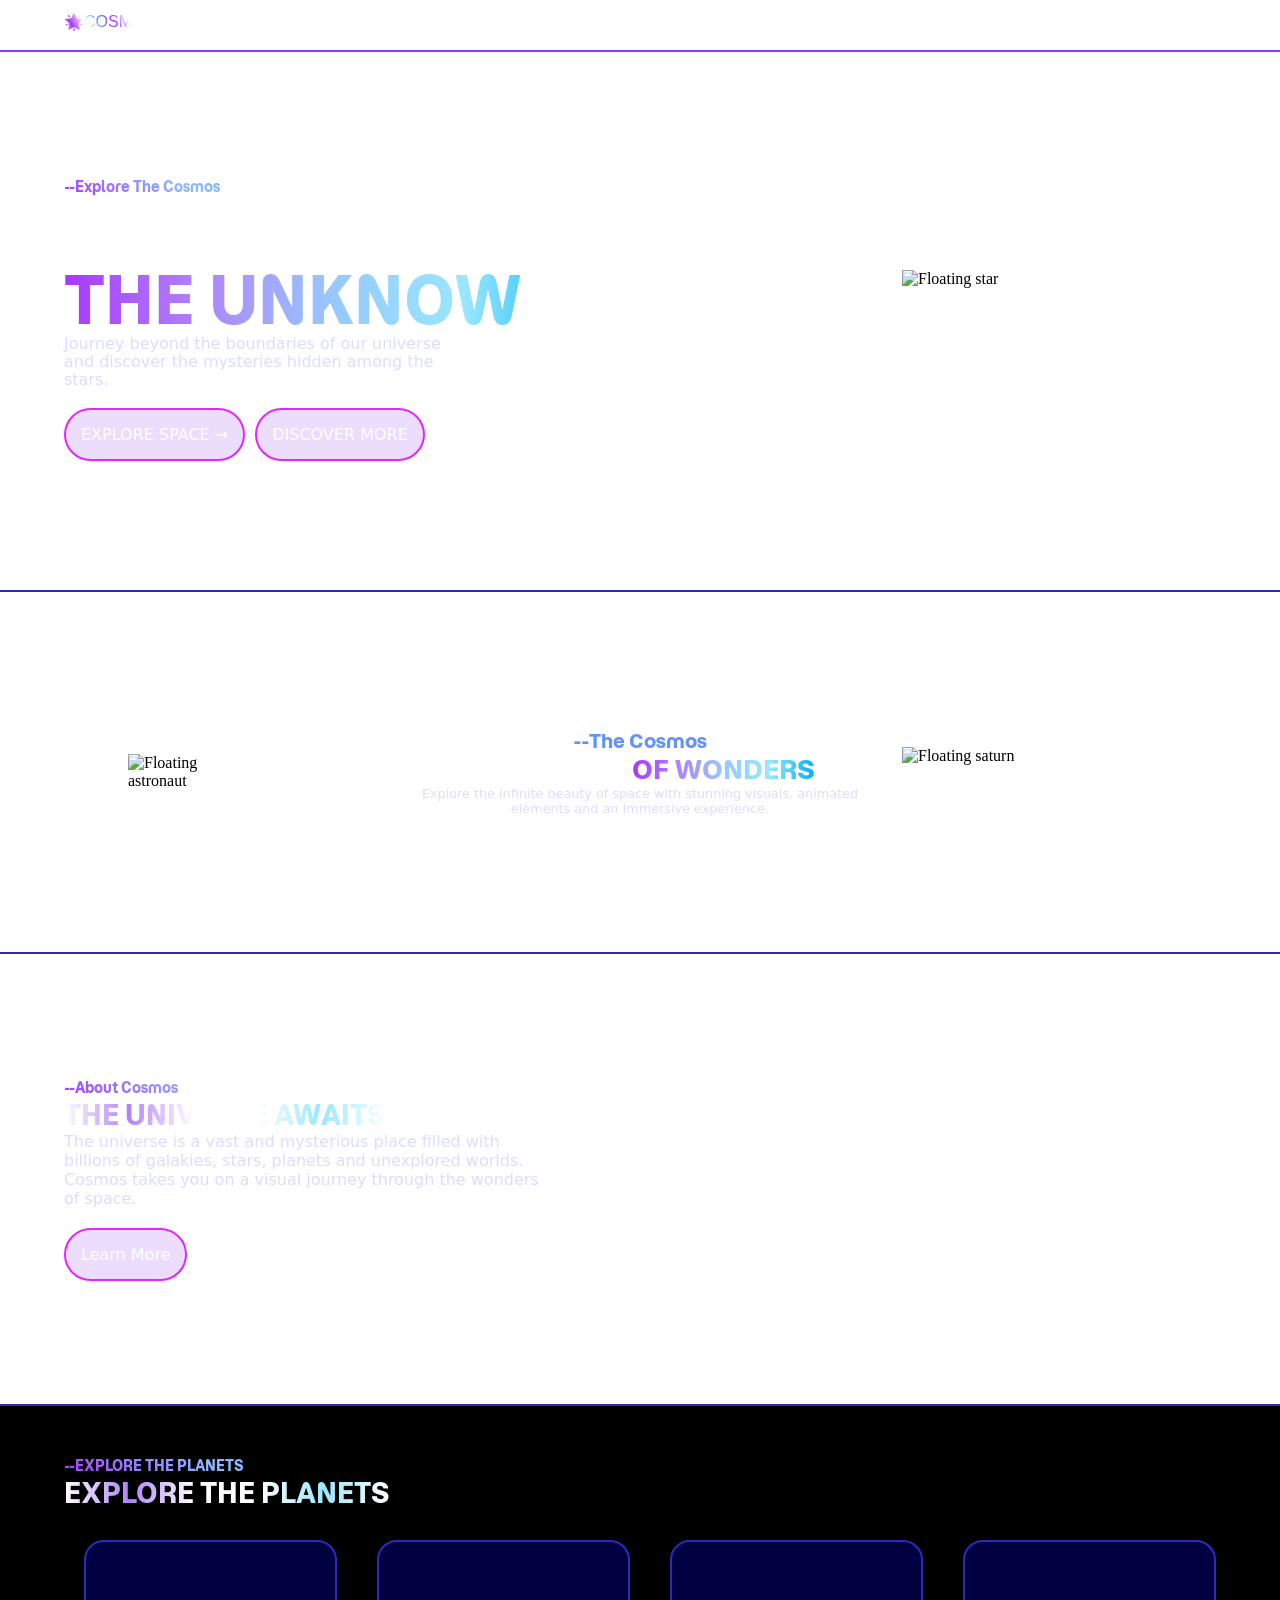
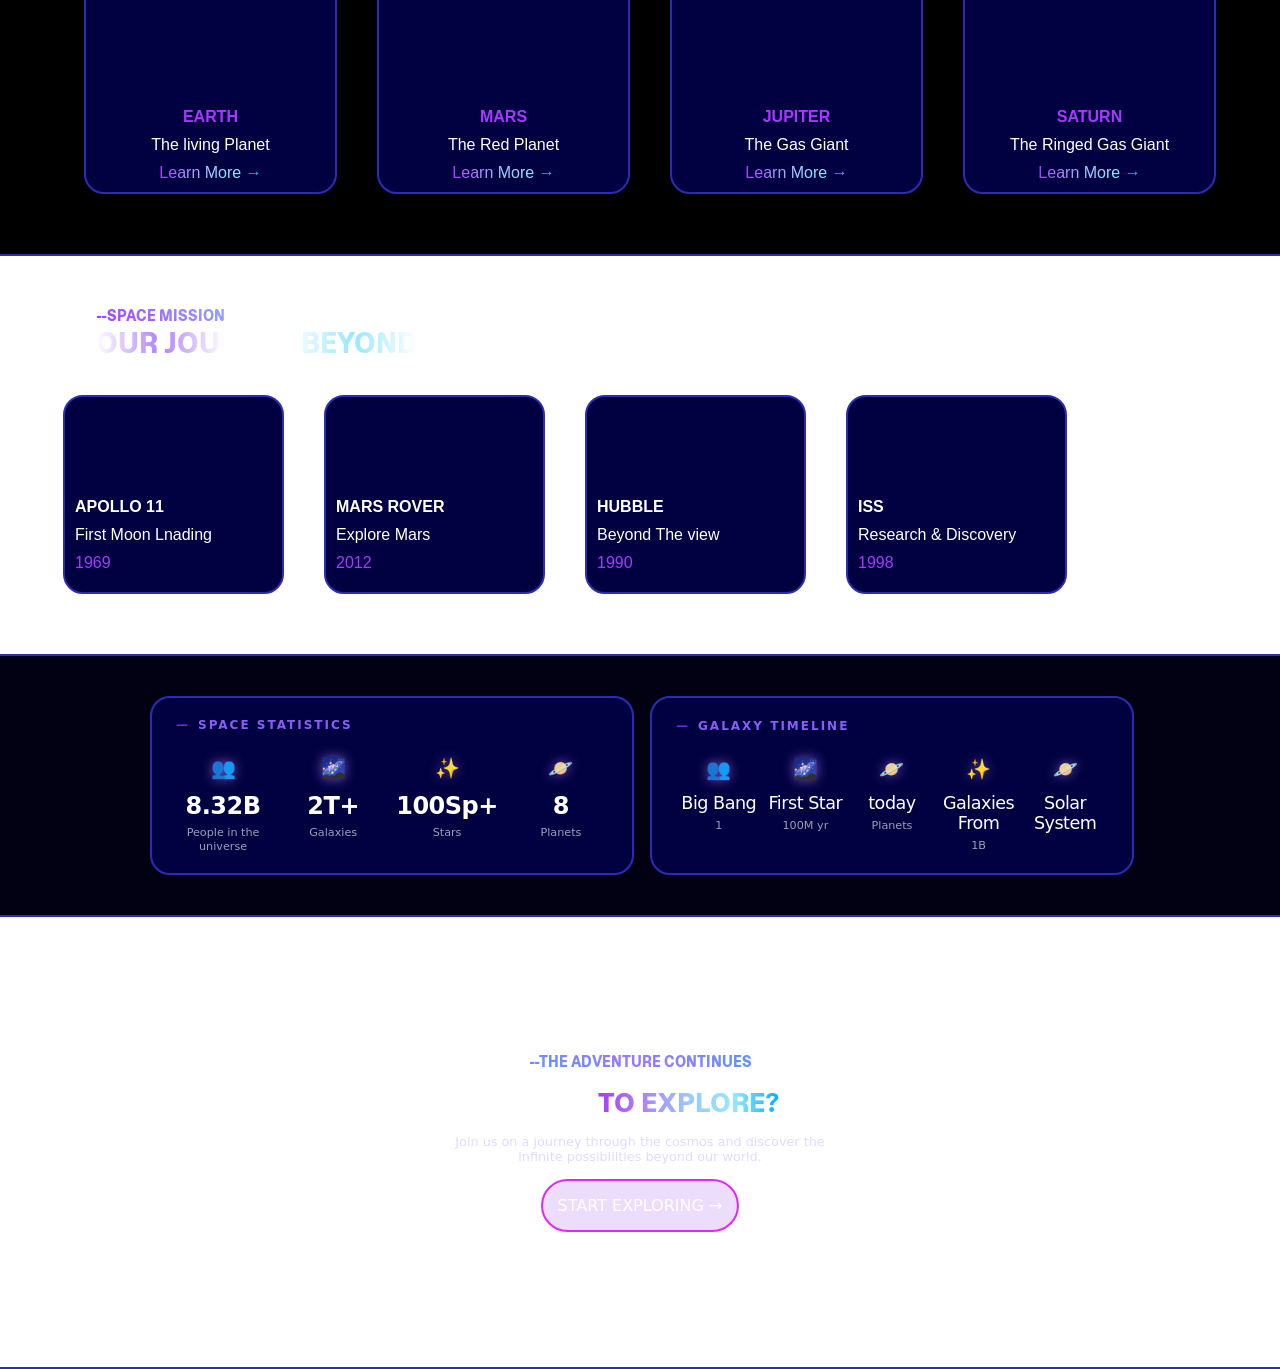
==== commit bdf46025: "Update homepage styling and fix responsive layout bugs" ====
--- a/space.html
+++ b/space.html
@@ -23,9 +23,11 @@
             <li><a href="#contact" class="links">Contact</a></li>
         </ul>
     </header>
+    <!-- https://drive.google.com/file/d/1wg3wjlFQeS_pJ8P3FeGqjk0fxJSTFlwP/view?usp=sharing -->
     <div id="home"></div>
     <section class="hero">
-        <img src="assets/STAR .png" alt="Floating star" class="star" />
+        <img src="https://drive.google.com/thumbnail?id=1wg3wjlFQeS_pJ8P3FeGqjk0fxJSTFlwP&sz=s800" alt="Floating star"
+            class="star" />
 
         <div class="hero-container">
 
@@ -43,8 +45,8 @@
         </div>
     </section>
     <section class="main-1">
-        <img src="assets/astronaut.png" alt="Floating astronaut" class="astro" />
-        <img src="assets/saturn.png" alt="Floating saturn" class="saturn" />
+        <img src="https://drive.google.com/thumbnail?id=1hcgqPwtry6bZeviBUMNBm-Rl4DXVQjSG&sz=s800" alt="Floating astronaut" class="astro" />
+        <img src="https://drive.google.com/thumbnail?id=10kNHhepffNVIQfwpOT8dezL2P9pRYbvT&sz=s800" alt="Floating saturn" class="saturn" />
         <div class="main-container">
             <h4 class="text cosmos1">--The Cosmos</h4>
             <h1 class="text wonders">A UNIVERSE <span class="wonders1">OF WONDERS</span> </h1>
--- a/space.css
+++ b/space.css
@@ -97,7 +97,7 @@
 .hero {
     height: 60vh;
     /* background-color: #010041; */
-    background-image: url(assets/earth\ space2.png);
+    background-image: url(https://drive.google.com/thumbnail?id=1tsVKVsIwLS-CjtPgs0dG_lpsKVnF2jHX&sz=s800);
     background-position: right;
     background-size: cover;
     display: flex;
@@ -294,10 +294,9 @@
 
 
 /*~~~~~~~~~~~~~~~~~~~~~~~~~~~~~~~~~Main-1~~~~~~~~~~~~~~~~~~~~~~~~~~~~~~~~~~~~*/
-
 .main-1 {
     height: 40vh;
-    background-image: url(assets/galaxy\ sat\ astro.png);
+    background-image: url(https://drive.google.com/thumbnail?id=1D6hwcau5hxDlrNPsKt9EYEh1CVJUse-b&sz=s800);
     background-position: center;
     background-size: cover;
     display: flex;
@@ -462,7 +461,7 @@
 .main-2 {
     height: 50vh;
     /* background-color: #010041; */
-    background-image: url(assets/earth\ ring.png);
+    background-image: url(https://drive.google.com/thumbnail?id=1YHQn9gWtUok2oSVyMRxW2YwLVpZOIPz0&sz=s800);
     background-position: right;
     background-size: cover;
 
@@ -576,45 +575,50 @@
 }
 
 .box-1 {
-    background-image: url(assets/earth\ space.png);
+    background-image: url(https://drive.google.com/thumbnail?id=1r_tA-89Kq8OPXzEtk5gMNIWMeY-AzlCf);
     background-position: center;
     background-size: cover;
 }
 
 .box-2 {
-    background-image: url(assets/mars.png);
+    background-image: url(https://drive.google.com/thumbnail?id=1U5gYXQjiUcI3csrVn1lHymRrl0vA0WKQ);
     background-position: center;
     background-size: cover;
 }
 
+
 .box-3 {
-    background-image: url(assets/jupiter.png);
+    background-image: url(https://drive.google.com/thumbnail?id=1iReJY_IUYNTZL8o5FJRJpFYf-GuVcqTL);
     background-position: center;
     background-size: cover;
 }
 
 .box-4 {
-    background-image: url(assets/saturn2.png);
+    background-image: url(https://drive.google.com/thumbnail?id=1HPSYLKEXKfDvkE9w1A0MJUQFlkfdYMiM);
     background-position: center;
     background-size: cover;
 }
+
 .box-5 {
-    background-image: url(assets/galaxy.png);
+    background-image: url(https://www.nasa.gov/wp-content/uploads/2023/06/48264704227-429c94870f-4k.jpg?w=680);
     background-position: center;
     background-size: cover;
 }
 .box-6 {
-    background-image: url(assets/rover.png);
+    background-image: url(https://drive.google.com/thumbnail?id=15KX3tFS385fd8Akn_EwrgPBaX-m3FvTU);
     background-position: center;
     background-size: cover;
 }
+
 .box-7 {
-    background-image: url(assets/hubble.png);
+    background-image: url(https://drive.google.com/thumbnail?id=1H9VQzu2nAjCRUH7kTJOFRFVCm9Grf-Ra);
     background-position: center;
     background-size: cover;
 }
+
+
 .box-8 {
-    background-image: url(assets/iss.png);
+    background-image: url(https://drive.google.com/thumbnail?id=1mlZOnL7yZnYJQJ9hku02ErIwMHWn7gS_);
     background-position: center;
     background-size: cover;
 }
@@ -652,7 +656,7 @@
     height: auto;
     padding-top: 50px;
     padding-bottom: 50px;
-    background-image: url(assets/bg\ astro.png);
+    background-image: url(https://drive.google.com/thumbnail?id=1SsXQ6vEtTsw7Z75HnXQQAvB4exKVdpZr&sz=s800);
     background-position: center;
     background-size: cover;
     display: flex;
@@ -815,7 +819,7 @@
 
 .main-6 {
     height: 50vh;
-    background-image: linear-gradient(rgba(0, 0, 0, 0.5)), url(assets/mount.png);
+    background-image: linear-gradient(rgba(0, 0, 0, 0.5)), url(https://drive.google.com/thumbnail?id=1psnLUR9EN1LhdEmwFEhEZE9BvZv2rzc9&sz=s800);
     background-position: center;
     background-size: cover;
     display: flex;
@@ -935,12 +939,12 @@
     }
 
     .main-2 {
-        background-image: url(assets/earth\ ring2.png);
+        background-image: url(https://drive.google.com/thumbnail?id=16mWtKPSEibU2OxxwIMdpaItGWMnmSI4-&sz=s800);
 
     }
 
     .hero {
-        background-image: url(assets/earth\ space.png);
+        background-image: url(https://drive.google.com/thumbnail?id=1r_tA-89Kq8OPXzEtk5gMNIWMeY-AzlCf&sz=s800);
         background-position: bottom;
         background-size: cover;
     }
